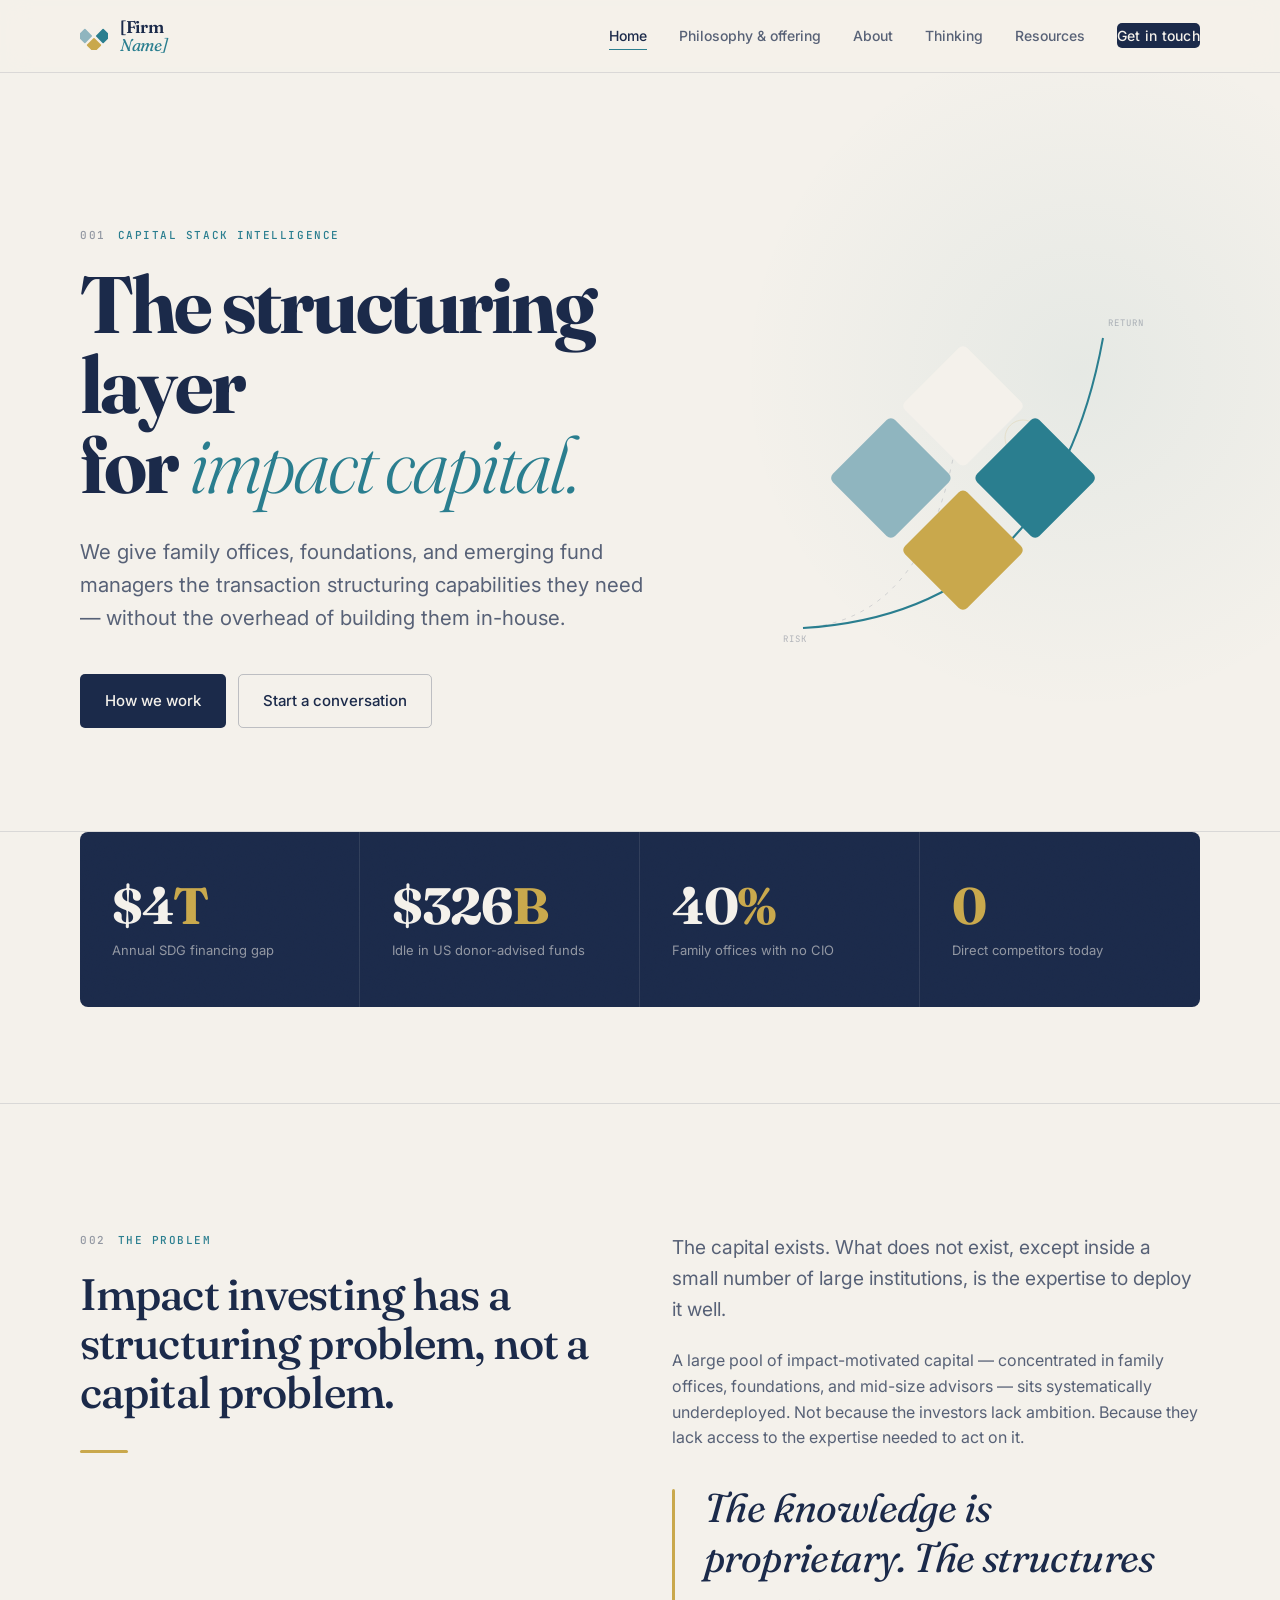
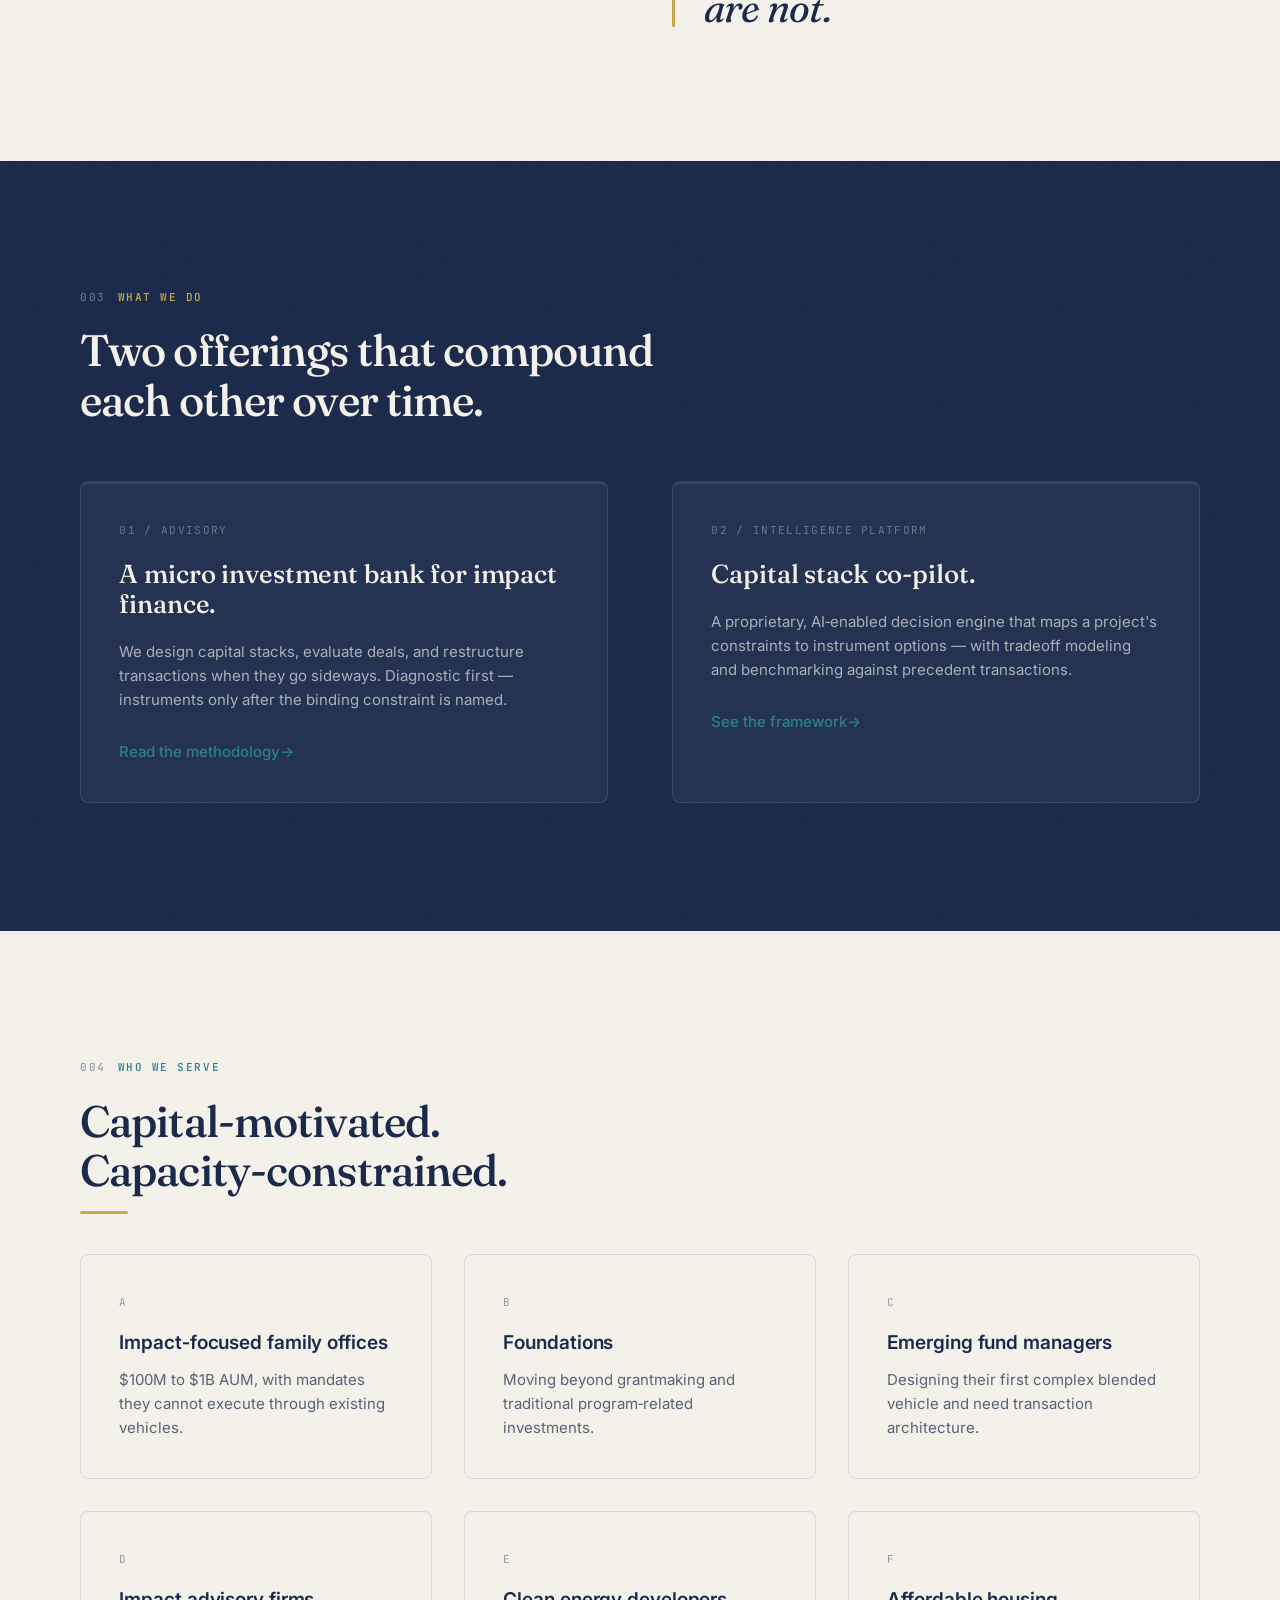
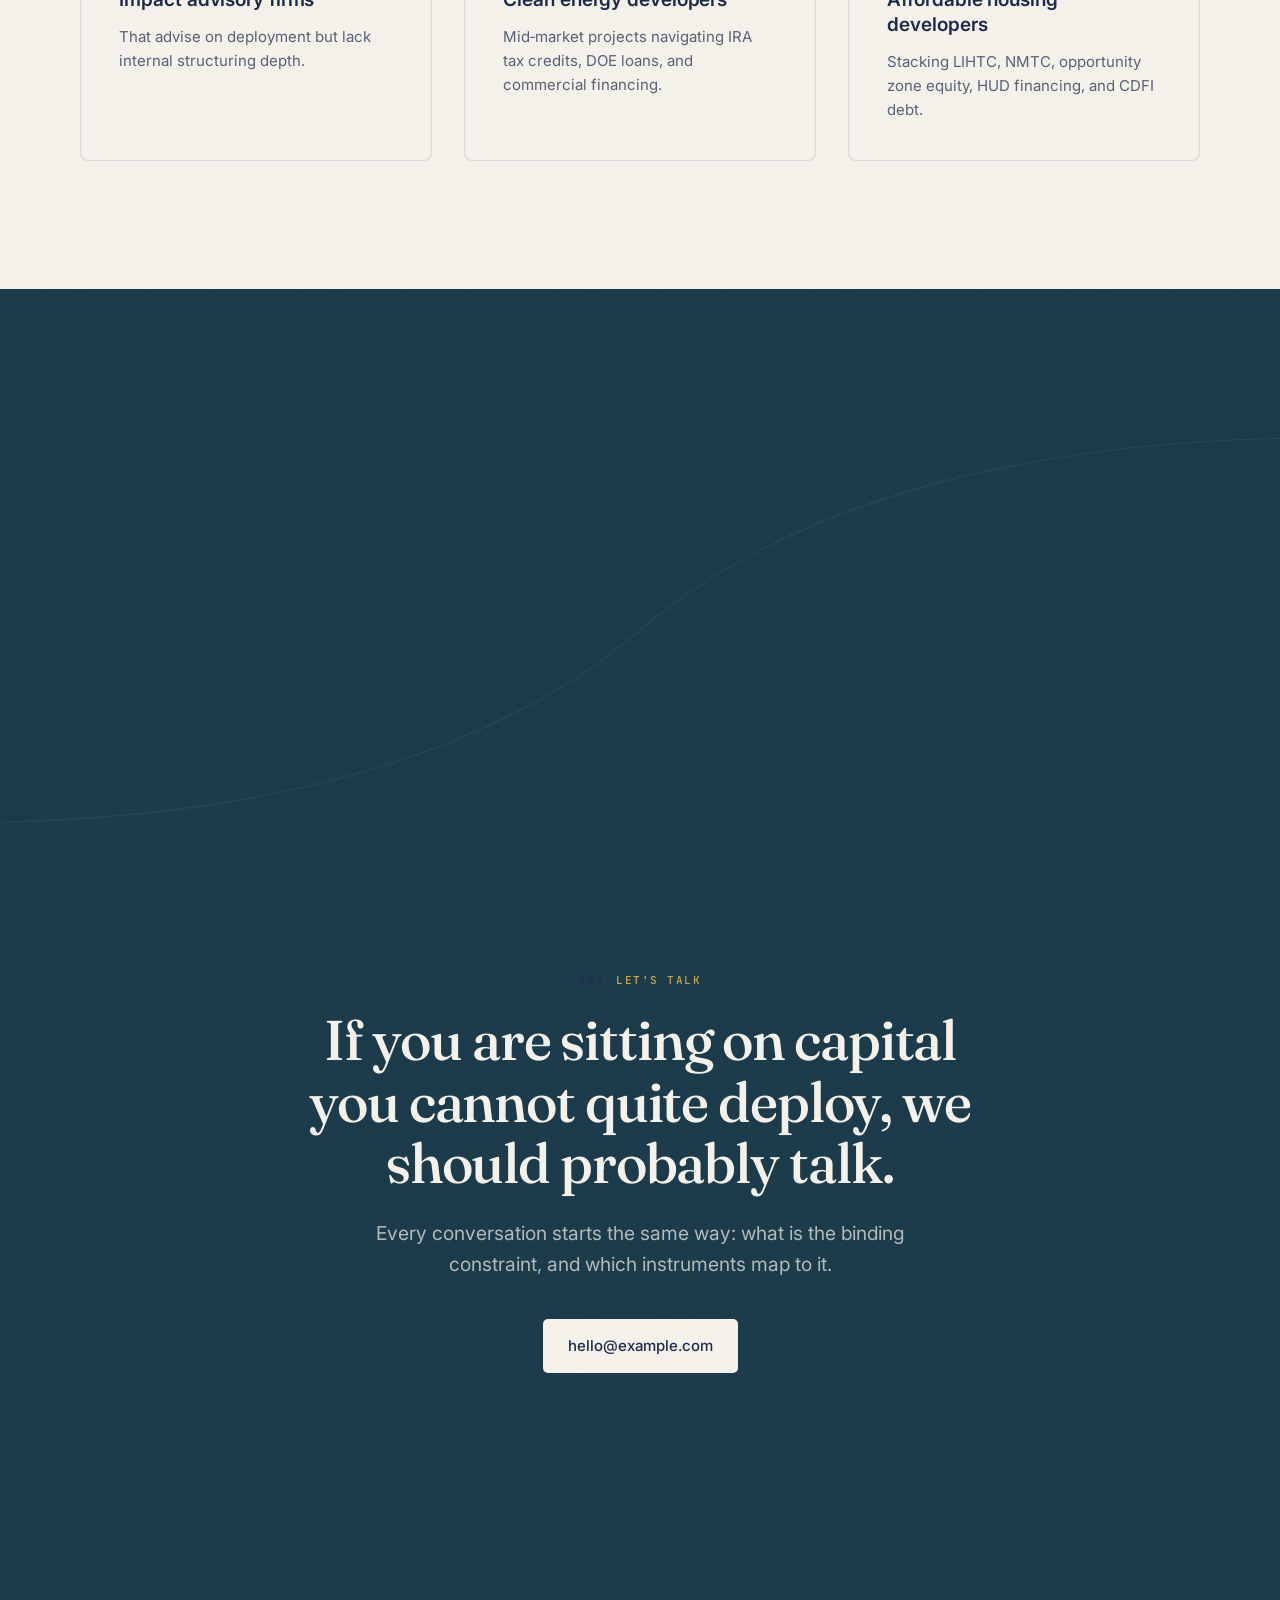
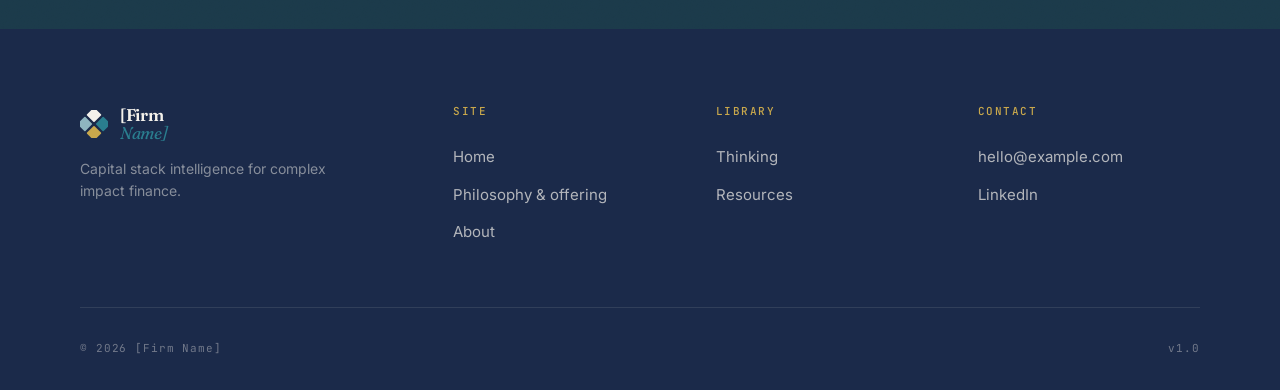
==== index.html @ 9a6f8c1b "Add files via upload" ====
<!DOCTYPE html>
<html lang="en">
<head>
<meta charset="UTF-8">
<meta name="viewport" content="width=device-width, initial-scale=1.0">
<title>[Firm Name] · Capital stack intelligence for complex impact finance</title>
<meta name="description" content="Diagnostic-first transaction structuring for impact-motivated capital.">
<link rel="icon" type="image/svg+xml" href="favicon.svg">
<link rel="stylesheet" href="styles.css">
</head>
<body>

<!-- ========= HEADER ========= -->
<header class="site-header">
  <div class="wrap">
    <nav class="nav" aria-label="Primary">
      <a href="index.html" class="brand-lockup" aria-label="[Firm Name] home">
        <svg class="mark" viewBox="0 0 100 100" aria-hidden="true">
          <g transform="rotate(45 50 50)">
            <rect x="8" y="8" width="38" height="38" rx="3" fill="#F4F1EB"/>
            <rect x="54" y="8" width="38" height="38" rx="3" fill="#2A7E8F"/>
            <rect x="54" y="54" width="38" height="38" rx="3" fill="#C9A84C"/>
            <rect x="8" y="54" width="38" height="38" rx="3" fill="#8FB5BF"/>
          </g>
        </svg>
        <span class="name"><span>[Firm</span><span>Name]</span></span>
      </a>
      <ul class="nav-links">
        <li><a href="index.html" class="active">Home</a></li>
        <li><a href="philosophy.html">Philosophy &amp; offering</a></li>
        <li><a href="about.html">About</a></li>
        <li><a href="thinking.html">Thinking</a></li>
        <li><a href="resources.html">Resources</a></li>
        <li><a href="#contact" class="nav-cta">Get in touch</a></li>
      </ul>
      <button class="nav-toggle" aria-label="Open menu">
        <svg viewBox="0 0 24 24" fill="none" stroke-width="1.5"><path d="M4 7h16M4 12h16M4 17h16" stroke-linecap="round"/></svg>
      </button>
    </nav>
  </div>
</header>

<!-- ========= HERO ========= -->
<section class="hero">
  <div class="wrap">
    <div class="hero-grid">
      <div>
        <p class="eyebrow reveal reveal-1"><span class="num">001</span>Capital stack intelligence</p>
        <h1 class="display reveal reveal-2">The structuring layer<br>for <em>impact capital.</em></h1>
        <p class="lede reveal reveal-3">We give family offices, foundations, and emerging fund managers the transaction structuring capabilities they need &mdash; without the overhead of building them in-house.</p>
        <div class="btn-row reveal reveal-4">
          <a href="philosophy.html" class="btn btn-primary">How we work</a>
          <a href="#contact" class="btn btn-secondary">Start a conversation</a>
        </div>
      </div>
      <div class="hero-figure reveal reveal-3">
        <svg class="mark-hero" viewBox="0 0 420 420" aria-hidden="true" style="width:100%; max-width: 420px;">
          <!-- Status-quo frontier (dashed) -->
          <path class="frontier-dashed" d="M 50 360 Q 190 350 210 120" stroke="#1B2A4A" fill="none" stroke-width="0.75" stroke-dasharray="4 6" opacity="0.2"/>
          <!-- New frontier (solid, animated) -->
          <path class="draw-in" d="M 50 360 Q 300 345 350 70" fill="none" stroke="#2A7E8F" stroke-width="2"/>
          <!-- Optimal point (gold, pulsing) -->
          <circle class="pulse-dot" cx="270" cy="170" r="7" fill="#C9A84C"/>
          <circle cx="270" cy="170" r="18" fill="none" stroke="#C9A84C" stroke-width="0.5" opacity="0.35"/>
          <!-- Diamond mark -->
          <g transform="translate(210 210) rotate(45) translate(-95 -95)">
            <rect x="0" y="0" width="88" height="88" rx="6" fill="#F4F1EB"/>
            <rect x="102" y="0" width="88" height="88" rx="6" fill="#2A7E8F"/>
            <rect x="102" y="102" width="88" height="88" rx="6" fill="#C9A84C"/>
            <rect x="0" y="102" width="88" height="88" rx="6" fill="#8FB5BF"/>
          </g>
          <!-- Axis labels -->
          <text x="30" y="374" fill="#1B2A4A" opacity="0.3" font-family="'JetBrains Mono', monospace" font-size="9" letter-spacing="0.1em">RISK</text>
          <text x="355" y="58" fill="#1B2A4A" opacity="0.3" font-family="'JetBrains Mono', monospace" font-size="9" letter-spacing="0.1em">RETURN</text>
        </svg>
      </div>
    </div>
  </div>
</section>

<!-- ========= STATS ========= -->
<section style="padding-top: 0; padding-bottom: clamp(4rem, 8vw, 6rem);">
  <div class="wrap">
    <div class="stat-bar grain reveal reveal-5">
      <div class="stat">
        <div class="figure">$4<span class="accent">T</span></div>
        <div class="label">Annual SDG financing gap</div>
      </div>
      <div class="stat">
        <div class="figure">$326<span class="accent">B</span></div>
        <div class="label">Idle in US donor-advised funds</div>
      </div>
      <div class="stat">
        <div class="figure">40<span class="accent">%</span></div>
        <div class="label">Family offices with no CIO</div>
      </div>
      <div class="stat">
        <div class="figure"><span class="accent">0</span></div>
        <div class="label">Direct competitors today</div>
      </div>
    </div>
  </div>
</section>

<!-- ========= PROBLEM ========= -->
<section>
  <div class="wrap">
    <div class="grid-2">
      <div>
        <p class="eyebrow"><span class="num">002</span>The problem</p>
        <h2 style="max-width: 18ch;">Impact investing has a structuring problem, not a capital problem.</h2>
        <div class="gold-bar" style="margin-top: 2rem;"></div>
      </div>
      <div>
        <p class="lede" style="margin-bottom: 1.5rem;">The capital exists. What does not exist, except inside a small number of large institutions, is the expertise to deploy it well.</p>
        <p style="color: var(--ink-soft);">A large pool of impact-motivated capital &mdash; concentrated in family offices, foundations, and mid-size advisors &mdash; sits systematically underdeployed. Not because the investors lack ambition. Because they lack access to the expertise needed to act on it.</p>
        <p class="giant-quote" style="margin-top: 2rem;">The knowledge is proprietary. The structures are not.</p>
      </div>
    </div>
  </div>
</section>

<!-- ========= TWO OFFERINGS ========= -->
<section class="dark grain">
  <div class="wrap">
    <p class="eyebrow"><span class="num">003</span>What we do</p>
    <h2 style="max-width: 22ch; margin-bottom: 3.5rem;">Two offerings that compound each other over time.</h2>

    <div class="grid-2">
      <article class="card card-featured">
        <div class="num">01 / Advisory</div>
        <h3 style="font-family: var(--display); font-size: 1.625rem; font-weight: 500; line-height: 1.15;">A micro investment bank for impact finance.</h3>
        <p style="margin-top: 1.25rem;">We design capital stacks, evaluate deals, and restructure transactions when they go sideways. Diagnostic first &mdash; instruments only after the binding constraint is named.</p>
        <p style="margin-top: 1.75rem;"><a href="philosophy.html#advisory" class="btn-ghost">Read the methodology</a></p>
      </article>
      <article class="card card-gold">
        <div class="num">02 / Intelligence platform</div>
        <h3 style="font-family: var(--display); font-size: 1.625rem; font-weight: 500; line-height: 1.15;">Capital stack co&#8209;pilot.</h3>
        <p style="margin-top: 1.25rem;">A proprietary, AI&#8209;enabled decision engine that maps a project's constraints to instrument options &mdash; with tradeoff modeling and benchmarking against precedent transactions.</p>
        <p style="margin-top: 1.75rem;"><a href="philosophy.html#platform" class="btn-ghost">See the framework</a></p>
      </article>
    </div>
  </div>
</section>

<!-- ========= WHO WE SERVE ========= -->
<section>
  <div class="wrap">
    <p class="eyebrow"><span class="num">004</span>Who we serve</p>
    <h2 style="max-width: 20ch; margin-bottom: 1rem;">Capital&#8209;motivated. Capacity&#8209;constrained.</h2>
    <div class="gold-bar"></div>

    <div class="grid-3" style="margin-top: 2.5rem;">
      <div class="card">
        <div class="num">A</div>
        <h3>Impact&#8209;focused family offices</h3>
        <p>$100M to $1B AUM, with mandates they cannot execute through existing vehicles.</p>
      </div>
      <div class="card">
        <div class="num">B</div>
        <h3>Foundations</h3>
        <p>Moving beyond grantmaking and traditional program&#8209;related investments.</p>
      </div>
      <div class="card">
        <div class="num">C</div>
        <h3>Emerging fund managers</h3>
        <p>Designing their first complex blended vehicle and need transaction architecture.</p>
      </div>
      <div class="card">
        <div class="num">D</div>
        <h3>Impact advisory firms</h3>
        <p>That advise on deployment but lack internal structuring depth.</p>
      </div>
      <div class="card">
        <div class="num">E</div>
        <h3>Clean energy developers</h3>
        <p>Mid&#8209;market projects navigating IRA tax credits, DOE loans, and commercial financing.</p>
      </div>
      <div class="card">
        <div class="num">F</div>
        <h3>Affordable housing developers</h3>
        <p>Stacking LIHTC, NMTC, opportunity zone equity, HUD financing, and CDFI debt.</p>
      </div>
    </div>
  </div>
</section>

<!-- ========= CTA ========= -->
<section class="deep grain" id="contact">
  <!-- Decorative frontier line -->
  <svg class="frontier-line" style="top: 0; left: 0; width: 100%; height: 100%;" viewBox="0 0 1200 400" preserveAspectRatio="none" aria-hidden="true">
    <path d="M 0 380 Q 400 370 600 200 T 1200 20" fill="none" stroke="rgba(244,241,235,0.06)" stroke-width="1"/>
  </svg>
  <div class="cta-block">
    <p class="eyebrow"><span class="num">005</span>Let's talk</p>
    <h2>If you are sitting on capital you cannot quite deploy, we should probably talk.</h2>
    <p class="lede">Every conversation starts the same way: what is the binding constraint, and which instruments map to it.</p>
    <div class="btn-row" style="justify-content: center;">
      <a href="mailto:hello@example.com" class="btn btn-primary" style="background: var(--warm-white); color: var(--navy);">hello@example.com</a>
    </div>
  </div>
</section>

<!-- ========= FOOTER ========= -->
<footer class="site-footer">
  <div class="wrap">
    <div class="footer-grid">
      <div>
        <a href="index.html" class="brand-lockup">
          <svg class="mark" viewBox="0 0 100 100" aria-hidden="true">
            <g transform="rotate(45 50 50)">
              <rect x="8" y="8" width="38" height="38" rx="3" fill="#F4F1EB"/>
              <rect x="54" y="8" width="38" height="38" rx="3" fill="#2A7E8F"/>
              <rect x="54" y="54" width="38" height="38" rx="3" fill="#C9A84C"/>
              <rect x="8" y="54" width="38" height="38" rx="3" fill="#8FB5BF"/>
            </g>
          </svg>
          <span class="name"><span>[Firm</span><span>Name]</span></span>
        </a>
        <p>Capital stack intelligence for complex impact finance.</p>
      </div>
      <div><h4>Site</h4><ul><li><a href="index.html">Home</a></li><li><a href="philosophy.html">Philosophy &amp; offering</a></li><li><a href="about.html">About</a></li></ul></div>
      <div><h4>Library</h4><ul><li><a href="thinking.html">Thinking</a></li><li><a href="resources.html">Resources</a></li></ul></div>
      <div><h4>Contact</h4><ul><li><a href="mailto:hello@example.com">hello@example.com</a></li><li><a href="#">LinkedIn</a></li></ul></div>
    </div>
    <div class="footer-bottom"><span>© 2026 [Firm Name]</span><span>v1.0</span></div>
  </div>
</footer>
<script src="script.js"></script>
</body>
</html>
---- styles.css ----
/* ============================================
   [Firm Name] — Site Stylesheet v2
   Bolder, more expressive, still on-brand.
   ============================================ */

@import url('https://fonts.googleapis.com/css2?family=Fraunces:ital,opsz,wght@0,9..144,300..700;1,9..144,300..700&family=Inter:wght@300;400;500;600;700&family=JetBrains+Mono:wght@400;500&display=swap');

:root {
  --navy: #1B2A4A;
  --teal: #2A7E8F;
  --gold: #C9A84C;
  --warm-white: #F4F1EB;
  --deep-teal: #1B3A4A;
  --teal-20: #D4E8EC;
  --teal-50: #8FB5BF;
  --gold-30: #E8DCC0;

  --bg: var(--warm-white);
  --ink: var(--navy);
  --ink-soft: rgba(27, 42, 74, 0.72);
  --ink-muted: rgba(27, 42, 74, 0.45);
  --rule: rgba(27, 42, 74, 0.12);
  --rule-strong: rgba(27, 42, 74, 0.25);

  --display: 'Fraunces', Georgia, serif;
  --body: 'Inter', system-ui, sans-serif;
  --mono: 'JetBrains Mono', ui-monospace, monospace;

  --radius-card: 8px;
  --radius-button: 5px;
  --max-w: 1200px;
  --gutter: clamp(20px, 4vw, 40px);
  --transition: 240ms cubic-bezier(0.32, 0.72, 0, 1);
  --ease-out: cubic-bezier(0.16, 1, 0.3, 1);
}

/* Reset */
*, *::before, *::after { box-sizing: border-box; }
html { scroll-behavior: smooth; -webkit-font-smoothing: antialiased; }
body {
  margin: 0;
  font-family: var(--body);
  font-size: 16px;
  line-height: 1.6;
  color: var(--ink);
  background: var(--bg);
  overflow-x: hidden;
}
img, svg { display: block; max-width: 100%; }
a { color: inherit; text-decoration: none; transition: color var(--transition); }
button { font: inherit; cursor: pointer; }

/* ---- Typography — bigger, bolder ---- */
h1, h2, h3, h4 { font-family: var(--display); font-weight: 600; line-height: 1.08; margin: 0; color: var(--ink); }
h1 { font-size: clamp(2.75rem, 6vw, 4.25rem); font-weight: 700; letter-spacing: -0.03em; }
h2 { font-size: clamp(1.75rem, 3.6vw, 2.75rem); font-weight: 500; letter-spacing: -0.02em; line-height: 1.12; }
h3 { font-family: var(--body); font-size: 1.1875rem; font-weight: 600; line-height: 1.3; letter-spacing: -0.005em; }
p { margin: 0 0 1em; }

.lede {
  font-size: clamp(1.0625rem, 1.5vw, 1.25rem);
  line-height: 1.6;
  color: var(--ink-soft);
  max-width: 52ch;
}

.eyebrow {
  font-family: var(--mono);
  font-size: 0.6875rem;
  font-weight: 500;
  letter-spacing: 0.14em;
  text-transform: uppercase;
  color: var(--teal);
  margin: 0 0 1.25rem;
}
.eyebrow .num { color: var(--ink-muted); margin-right: 0.75rem; }

.display {
  font-family: var(--display);
  font-weight: 700;
  font-size: clamp(3rem, 7vw, 5rem);
  line-height: 1.0;
  letter-spacing: -0.035em;
}
.display em {
  font-style: italic;
  font-weight: 300;
  color: var(--teal);
}

.mono { font-family: var(--mono); font-size: 0.8125rem; letter-spacing: 0.04em; }

.giant-quote {
  font-family: var(--display);
  font-size: clamp(1.75rem, 3.5vw, 2.5rem);
  font-weight: 400;
  font-style: italic;
  line-height: 1.25;
  letter-spacing: -0.015em;
  color: var(--ink);
  position: relative;
  padding-left: 2rem;
  margin: 0;
}
.giant-quote::before {
  content: '';
  position: absolute;
  left: 0; top: 6px; bottom: 6px;
  width: 3px;
  background: var(--gold);
  border-radius: 2px;
}

/* ---- Layout ---- */
.wrap { max-width: var(--max-w); margin: 0 auto; padding: 0 var(--gutter); }
.wrap-narrow { max-width: 820px; margin: 0 auto; padding: 0 var(--gutter); }
section { padding: clamp(5rem, 10vw, 8rem) 0; position: relative; }
section + section { border-top: 0.5px solid var(--rule); }
.grid-2 { display: grid; grid-template-columns: 1fr 1fr; gap: clamp(2rem, 5vw, 4rem); }
.grid-3 { display: grid; grid-template-columns: repeat(3, 1fr); gap: clamp(1.5rem, 3vw, 2rem); }
@media (max-width: 820px) { .grid-2, .grid-3 { grid-template-columns: 1fr; } }

/* ---- Grain overlay ---- */
.grain::after {
  content: '';
  position: absolute;
  inset: 0;
  background-image: url("data:image/svg+xml,%3Csvg viewBox='0 0 512 512' xmlns='http://www.w3.org/2000/svg'%3E%3Cfilter id='n'%3E%3CfeTurbulence type='fractalNoise' baseFrequency='0.7' numOctaves='4' stitchTiles='stitch'/%3E%3C/filter%3E%3Crect width='512' height='512' filter='url(%23n)' opacity='0.08'/%3E%3C/svg%3E");
  background-repeat: repeat;
  background-size: 256px 256px;
  pointer-events: none;
  opacity: 0.5;
  mix-blend-mode: overlay;
}

/* ---- Header / Nav ---- */
.site-header {
  position: sticky;
  top: 0;
  z-index: 50;
  background: rgba(244, 241, 235, 0.82);
  backdrop-filter: saturate(160%) blur(14px);
  -webkit-backdrop-filter: saturate(160%) blur(14px);
  border-bottom: 0.5px solid var(--rule);
}
.nav {
  display: flex;
  align-items: center;
  justify-content: space-between;
  height: 72px;
}
.brand-lockup { display: flex; align-items: center; gap: 12px; }
.brand-lockup .mark { width: 28px; height: 28px; }
.brand-lockup .name {
  font-family: var(--display);
  font-weight: 600;
  font-size: 1.0625rem;
  letter-spacing: -0.015em;
  line-height: 1.05;
}
.brand-lockup .name span { display: block; }
.brand-lockup .name span:last-child { color: var(--teal); font-style: italic; font-weight: 400; }

.nav-links { display: flex; align-items: center; gap: 2rem; list-style: none; margin: 0; padding: 0; }
.nav-links a {
  font-size: 0.875rem;
  color: var(--ink-soft);
  font-weight: 500;
  position: relative;
  padding: 4px 0;
}
.nav-links a:hover { color: var(--ink); }
.nav-links a.active { color: var(--ink); }
.nav-links a.active::after {
  content: '';
  position: absolute;
  left: 0; right: 0; bottom: -2px;
  height: 1.5px;
  background: var(--teal);
}
.nav-cta {
  background: var(--navy);
  color: var(--warm-white) !important;
  padding: 10px 18px;
  border-radius: var(--radius-button);
  font-size: 0.8125rem;
  font-weight: 500;
  border: 0;
  letter-spacing: 0.02em;
  transition: background var(--transition), transform var(--transition);
}
.nav-cta:hover { background: var(--deep-teal); }
.nav-toggle { display: none; background: transparent; border: 0; padding: 8px; }
.nav-toggle svg { width: 24px; height: 24px; stroke: var(--ink); }
@media (max-width: 820px) {
  .nav-links { display: none; }
  .nav-toggle { display: block; }
  .nav.open .nav-links {
    display: flex;
    position: absolute;
    top: 72px; left: 0; right: 0;
    flex-direction: column;
    align-items: flex-start;
    background: var(--warm-white);
    padding: 1.5rem var(--gutter) 2rem;
    border-bottom: 0.5px solid var(--rule);
    gap: 1.25rem;
  }
}

/* ---- Hero ---- */
.hero {
  padding: clamp(5rem, 12vw, 10rem) 0 clamp(4rem, 8vw, 7rem);
  position: relative;
  overflow: hidden;
}
.hero::before {
  content: '';
  position: absolute;
  top: -100px; right: -200px;
  width: 800px; height: 800px;
  background: radial-gradient(ellipse at center, rgba(42, 126, 143, 0.07) 0%, transparent 60%);
  pointer-events: none;
}
.hero-grid {
  display: grid;
  grid-template-columns: 1.2fr 1fr;
  gap: clamp(2rem, 6vw, 5rem);
  align-items: center;
}
@media (max-width: 900px) { .hero-grid { grid-template-columns: 1fr; } }
.hero h1 { margin-bottom: 2rem; }
.hero .lede { margin-bottom: 2.5rem; font-size: clamp(1.0625rem, 1.6vw, 1.3125rem); }
.hero-figure {
  aspect-ratio: 1 / 1;
  position: relative;
  display: flex;
  align-items: center;
  justify-content: center;
}

/* ---- Buttons ---- */
.btn {
  display: inline-flex;
  align-items: center;
  gap: 8px;
  padding: 14px 24px;
  border-radius: var(--radius-button);
  font-size: 0.9375rem;
  font-weight: 500;
  border: 0.5px solid transparent;
  transition: all var(--transition);
  cursor: pointer;
}
.btn-primary { background: var(--navy); color: var(--warm-white); }
.btn-primary:hover { background: var(--deep-teal); transform: translateY(-1px); }
.btn-secondary { background: transparent; color: var(--navy); border-color: var(--rule-strong); }
.btn-secondary:hover { border-color: var(--navy); }
.btn-ghost { padding: 0; background: transparent; color: var(--teal); font-weight: 500; }
.btn-ghost::after { content: ' →'; transition: transform var(--transition); display: inline-block; }
.btn-ghost:hover { color: var(--deep-teal); }
.btn-ghost:hover::after { transform: translateX(5px); }
.btn-row { display: flex; gap: 12px; flex-wrap: wrap; }

/* ---- Stat bar ---- */
.stat-bar {
  display: grid;
  grid-template-columns: repeat(4, 1fr);
  gap: 0;
  background: var(--navy);
  border-radius: var(--radius-card);
  overflow: hidden;
  position: relative;
}
.stat-bar.grain::after { border-radius: var(--radius-card); }
.stat-bar .stat {
  padding: clamp(2rem, 4vw, 3rem) clamp(1.25rem, 2.5vw, 2rem);
  border-right: 0.5px solid rgba(244, 241, 235, 0.1);
  color: var(--warm-white);
}
.stat-bar .stat:last-child { border-right: 0; }
.stat-bar .figure {
  font-family: var(--display);
  font-size: clamp(2.25rem, 4vw, 3.25rem);
  font-weight: 700;
  letter-spacing: -0.025em;
  line-height: 1;
  margin-bottom: 0.625rem;
  color: var(--warm-white);
}
.stat-bar .figure .accent { color: var(--gold); }
.stat-bar .label { font-size: 0.8125rem; color: rgba(244, 241, 235, 0.55); line-height: 1.4; }
@media (max-width: 820px) {
  .stat-bar { grid-template-columns: 1fr 1fr; }
  .stat-bar .stat:nth-child(2) { border-right: 0; }
  .stat-bar .stat:nth-child(1), .stat-bar .stat:nth-child(2) { border-bottom: 0.5px solid rgba(244, 241, 235, 0.1); }
}

/* ---- Cards ---- */
.card {
  background: var(--warm-white);
  border: 0.5px solid var(--rule);
  border-radius: var(--radius-card);
  padding: clamp(1.75rem, 3vw, 2.5rem);
  transition: border-color var(--transition), transform var(--transition), box-shadow var(--transition);
  position: relative;
  overflow: hidden;
}
.card:hover { border-color: var(--rule-strong); transform: translateY(-3px); box-shadow: 0 8px 30px rgba(27, 42, 74, 0.06); }
.card .num {
  font-family: var(--mono);
  font-size: 0.6875rem;
  color: var(--ink-muted);
  letter-spacing: 0.12em;
  margin-bottom: 1.25rem;
  text-transform: uppercase;
}
.card h3 { margin-bottom: 0.75rem; }
.card p { font-size: 0.9375rem; color: var(--ink-soft); margin: 0; }
.card-featured { border-top: 3px solid var(--teal); }
.card-featured .num { color: var(--teal); }
.card-gold { border-top: 3px solid var(--gold); }
.card-gold .num { color: var(--gold); }

/* ---- Dark sections ---- */
.dark { background: var(--navy); color: var(--warm-white); }
.dark + section, section + .dark { border-top: 0; }
.dark h1, .dark h2, .dark h3 { color: var(--warm-white); }
.dark .lede { color: rgba(244, 241, 235, 0.65); }
.dark .eyebrow { color: var(--gold); }
.dark .eyebrow .num { color: rgba(244, 241, 235, 0.35); }
.dark .card { background: rgba(244, 241, 235, 0.04); border-color: rgba(244, 241, 235, 0.1); }
.dark .card:hover { border-color: rgba(244, 241, 235, 0.25); box-shadow: 0 8px 30px rgba(0,0,0,0.15); }
.dark .card p { color: rgba(244, 241, 235, 0.65); }
.dark .card .num { color: rgba(244, 241, 235, 0.35); }
.dark .btn-secondary { color: var(--warm-white); border-color: rgba(244, 241, 235, 0.2); }
.dark .btn-secondary:hover { border-color: var(--warm-white); }

.deep { background: var(--deep-teal); color: var(--warm-white); }
.deep + section, section + .deep { border-top: 0; }
.deep h1, .deep h2, .deep h3 { color: var(--warm-white); }
.deep .lede { color: rgba(244, 241, 235, 0.7); }
.deep .eyebrow { color: var(--gold); }

/* ---- Gold divider ---- */
.gold-bar { width: 48px; height: 3px; background: var(--gold); border-radius: 2px; margin-bottom: 2rem; }

/* ---- Steps ---- */
.steps { list-style: none; padding: 0; margin: 0; }
.step {
  display: grid;
  grid-template-columns: 100px 1fr;
  gap: 2rem;
  padding: 2.5rem 0;
  border-top: 0.5px solid var(--rule);
}
.step:last-child { border-bottom: 0.5px solid var(--rule); }
.step .step-num { font-family: var(--mono); font-size: 0.8125rem; color: var(--teal); letter-spacing: 0.08em; padding-top: 4px; }
.step h3 { margin-bottom: 0.625rem; font-size: 1.25rem; }
.step p { color: var(--ink-soft); margin: 0; max-width: 56ch; }
@media (max-width: 640px) { .step { grid-template-columns: 1fr; gap: 0.5rem; } }

/* ---- Archetype table ---- */
.archetype-table { display: grid; grid-template-columns: 1fr 1fr; border: 0.5px solid var(--rule); border-radius: var(--radius-card); overflow: hidden; }
.archetype-col { padding: clamp(1.75rem, 3vw, 2.5rem); }
.archetype-col + .archetype-col { border-left: 0.5px solid var(--rule); }
.archetype-col h4 { font-family: var(--mono); font-size: 0.6875rem; font-weight: 500; letter-spacing: 0.14em; text-transform: uppercase; color: var(--teal); margin: 0 0 1.5rem; }
.archetype-col ul { list-style: none; padding: 0; margin: 0; }
.archetype-col li { padding: 0.75rem 0; border-top: 0.5px solid var(--rule); font-size: 0.9375rem; color: var(--ink-soft); }
.archetype-col li:first-child { border-top: 0; }
@media (max-width: 720px) { .archetype-table { grid-template-columns: 1fr; } .archetype-col + .archetype-col { border-left: 0; border-top: 0.5px solid var(--rule); } }

/* ---- Page header ---- */
.page-header { padding: clamp(4.5rem, 10vw, 8rem) 0 clamp(3rem, 6vw, 5rem); position: relative; overflow: hidden; }
.page-header::before {
  content: '';
  position: absolute;
  top: -150px; right: -200px;
  width: 600px; height: 600px;
  background: radial-gradient(ellipse at center, rgba(42, 126, 143, 0.05) 0%, transparent 65%);
  pointer-events: none;
}
.page-header h1 { max-width: 16ch; margin-bottom: 1.5rem; }

/* ---- People grid ---- */
.people-grid { display: grid; grid-template-columns: repeat(2, 1fr); gap: 3rem; }
@media (max-width: 720px) { .people-grid { grid-template-columns: 1fr; } }
.person { display: flex; flex-direction: column; gap: 1.5rem; }
.person .portrait {
  aspect-ratio: 4 / 5;
  background: linear-gradient(145deg, var(--teal-20) 0%, var(--gold-30) 100%);
  border-radius: var(--radius-card);
  position: relative;
  overflow: hidden;
}
.person .portrait .placeholder-mark { position: absolute; inset: 0; display: flex; align-items: center; justify-content: center; opacity: 0.2; }
.person .name { font-family: var(--display); font-size: 1.625rem; font-weight: 500; letter-spacing: -0.01em; }
.person .role { font-family: var(--mono); font-size: 0.6875rem; letter-spacing: 0.14em; text-transform: uppercase; color: var(--teal); margin-bottom: 0.75rem; }
.person p { color: var(--ink-soft); font-size: 0.9375rem; }

.advisor-grid { display: grid; grid-template-columns: repeat(3, 1fr); gap: 1.25rem; }
@media (max-width: 820px) { .advisor-grid { grid-template-columns: 1fr 1fr; } }
@media (max-width: 520px) { .advisor-grid { grid-template-columns: 1fr; } }
.advisor-card { padding: 2rem; border: 0.5px solid var(--rule); border-radius: var(--radius-card); transition: border-color var(--transition), transform var(--transition); }
.advisor-card:hover { border-color: var(--rule-strong); transform: translateY(-2px); }
.advisor-card .placeholder-tag { font-family: var(--mono); font-size: 0.625rem; letter-spacing: 0.14em; text-transform: uppercase; color: var(--gold); margin-bottom: 1rem; }
.advisor-card .name { font-family: var(--display); font-size: 1.25rem; font-weight: 500; }
.advisor-card .affiliation { font-size: 0.875rem; color: var(--ink-soft); margin-top: 0.25rem; }

/* ---- Articles ---- */
.article-list { list-style: none; padding: 0; margin: 0; }
.article-row { display: grid; grid-template-columns: 120px 1fr auto; gap: 2rem; padding: 2rem 0; border-top: 0.5px solid var(--rule); align-items: baseline; transition: padding var(--transition); }
.article-row:last-child { border-bottom: 0.5px solid var(--rule); }
.article-row:hover { padding-left: 12px; }
.article-row .meta { font-family: var(--mono); font-size: 0.6875rem; color: var(--ink-muted); letter-spacing: 0.1em; }
.article-row h3 { font-family: var(--display); font-size: clamp(1.25rem, 2.2vw, 1.5rem); font-weight: 500; line-height: 1.25; letter-spacing: -0.01em; }
.article-row .arrow { color: var(--teal); font-size: 1.25rem; }
@media (max-width: 720px) { .article-row { grid-template-columns: 1fr; gap: 0.5rem; } .article-row .arrow { display: none; } }

.coming-soon-badge { display: inline-block; font-family: var(--mono); font-size: 0.625rem; letter-spacing: 0.14em; text-transform: uppercase; color: var(--gold); background: rgba(201, 168, 76, 0.12); padding: 5px 12px; border-radius: 3px; }

/* ---- Resources ---- */
.resource-grid { display: grid; grid-template-columns: repeat(2, 1fr); gap: 1.25rem; }
@media (max-width: 720px) { .resource-grid { grid-template-columns: 1fr; } }
.resource-card { padding: clamp(1.75rem, 3vw, 2.25rem); border: 0.5px solid var(--rule); border-radius: var(--radius-card); display: flex; flex-direction: column; gap: 1rem; transition: border-color var(--transition), transform var(--transition), box-shadow var(--transition); }
.resource-card:hover { border-color: var(--rule-strong); transform: translateY(-3px); box-shadow: 0 8px 30px rgba(27, 42, 74, 0.06); }
.resource-card .type { font-family: var(--mono); font-size: 0.625rem; letter-spacing: 0.14em; text-transform: uppercase; color: var(--teal); }
.resource-card h3 { font-family: var(--display); font-size: 1.3125rem; font-weight: 500; line-height: 1.25; }
.resource-card p { font-size: 0.9375rem; color: var(--ink-soft); margin: 0; flex: 1; }
.resource-card .footer { display: flex; justify-content: space-between; align-items: center; padding-top: 1rem; border-top: 0.5px solid var(--rule); font-size: 0.8125rem; color: var(--ink-muted); }

/* ---- CTA block ---- */
.cta-block { text-align: center; padding: clamp(5rem, 10vw, 8rem) var(--gutter); position: relative; }
.cta-block h2 { font-family: var(--display); font-size: clamp(2.25rem, 4.5vw, 3.5rem); font-weight: 500; max-width: 20ch; margin: 0 auto 1.5rem; line-height: 1.1; letter-spacing: -0.02em; }
.cta-block .lede { margin: 0 auto 2.5rem; }

/* ---- Comp table ---- */
.comp-table { border: 0.5px solid var(--rule); border-radius: var(--radius-card); overflow: hidden; }
.comp-head { display: grid; grid-template-columns: 1fr 1.6fr 1.6fr; padding: 1.125rem 1.75rem; background: rgba(27, 42, 74, 0.04); font-family: var(--mono); font-size: 0.6875rem; letter-spacing: 0.14em; text-transform: uppercase; color: var(--ink-muted); border-bottom: 0.5px solid var(--rule); }
.comp-row { display: grid; grid-template-columns: 1fr 1.6fr 1.6fr; padding: 1.75rem; gap: 1.75rem; border-bottom: 0.5px solid var(--rule); align-items: start; }
.comp-row:last-child { border-bottom: 0; }
.comp-player { font-family: var(--display); font-weight: 500; font-size: 1.0625rem; }
.comp-desc { color: var(--ink-soft); font-size: 0.9375rem; }

/* ---- Prose ---- */
.prose { max-width: 58ch; }
.prose h2 { margin-top: 2.5rem; margin-bottom: 1rem; }
.prose h3 { margin-top: 2rem; margin-bottom: 0.625rem; }
.prose p { color: var(--ink-soft); }
.prose strong { color: var(--ink); font-weight: 600; }

/* ---- Notice bar ---- */
.notice-bar { display: flex; align-items: center; gap: 1.5rem; padding: 1.5rem 2rem; border: 0.5px solid var(--rule); border-left: 3px solid var(--gold); border-radius: var(--radius-card); background: rgba(201, 168, 76, 0.04); }
.notice-bar .tag { font-family: var(--mono); font-size: 0.6875rem; letter-spacing: 0.14em; text-transform: uppercase; color: var(--gold); white-space: nowrap; }
.notice-bar p { margin: 0; font-size: 0.9375rem; color: var(--ink-soft); }

/* ---- Footer ---- */
.site-footer { background: var(--navy); color: rgba(244, 241, 235, 0.75); padding: clamp(3.5rem, 6vw, 5rem) 0 2rem; position: relative; }
.site-footer h4 { font-family: var(--mono); font-size: 0.6875rem; font-weight: 500; letter-spacing: 0.14em; text-transform: uppercase; color: var(--gold); margin: 0 0 1.25rem; }
.site-footer ul { list-style: none; padding: 0; margin: 0; }
.site-footer li { padding: 0.375rem 0; }
.site-footer a { color: rgba(244, 241, 235, 0.7); font-size: 0.9375rem; }
.site-footer a:hover { color: var(--warm-white); }
.footer-grid { display: grid; grid-template-columns: 1.5fr 1fr 1fr 1fr; gap: 2.5rem; padding-bottom: 3.5rem; border-bottom: 0.5px solid rgba(244, 241, 235, 0.1); }
.footer-grid .brand-lockup .name { color: var(--warm-white); }
.footer-grid p { color: rgba(244, 241, 235, 0.5); font-size: 0.875rem; max-width: 32ch; margin-top: 1rem; }
.footer-bottom { display: flex; justify-content: space-between; align-items: center; padding-top: 2rem; font-family: var(--mono); font-size: 0.6875rem; color: rgba(244, 241, 235, 0.4); letter-spacing: 0.08em; }
@media (max-width: 820px) { .footer-grid { grid-template-columns: 1fr 1fr; } .footer-bottom { flex-direction: column; gap: 1rem; text-align: center; } }

/* ---- Animations ---- */
@keyframes fadeUp {
  from { opacity: 0; transform: translateY(18px); }
  to { opacity: 1; transform: translateY(0); }
}
@keyframes drawLine {
  from { stroke-dashoffset: 600; }
  to { stroke-dashoffset: 0; }
}
@keyframes pulseDot {
  0%, 100% { transform: scale(1); opacity: 1; }
  50% { transform: scale(1.5); opacity: 0.5; }
}
.reveal { opacity: 0; animation: fadeUp 0.9s var(--ease-out) forwards; }
.reveal-1 { animation-delay: 0.05s; }
.reveal-2 { animation-delay: 0.12s; }
.reveal-3 { animation-delay: 0.22s; }
.reveal-4 { animation-delay: 0.32s; }
.reveal-5 { animation-delay: 0.42s; }
.draw-in { stroke-dasharray: 600; stroke-dashoffset: 600; animation: drawLine 2s var(--ease-out) forwards; animation-delay: 0.4s; }
.pulse-dot { animation: pulseDot 3s ease-in-out infinite; animation-delay: 2.2s; }
@media (prefers-reduced-motion: reduce) {
  .reveal { opacity: 1; animation: none; }
  .draw-in { stroke-dashoffset: 0; animation: none; }
  .pulse-dot { animation: none; }
  html { scroll-behavior: auto; }
}
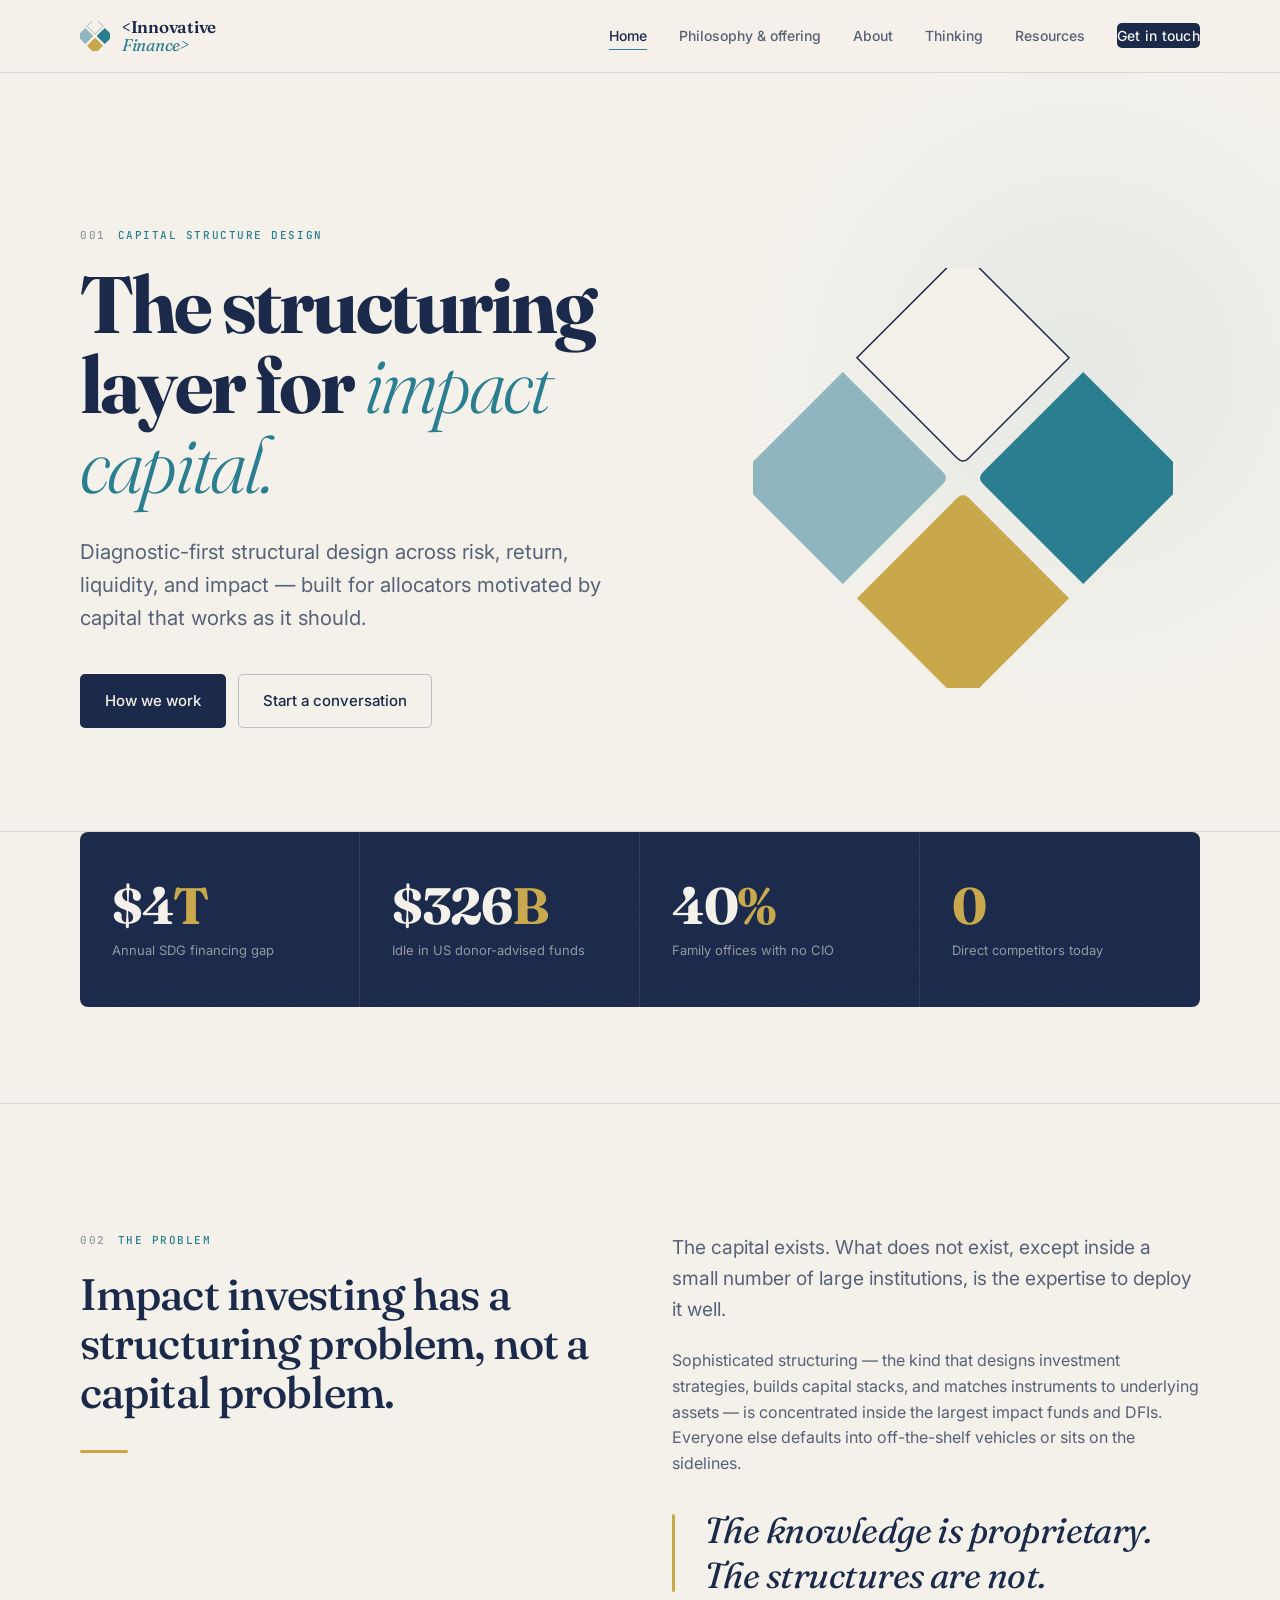
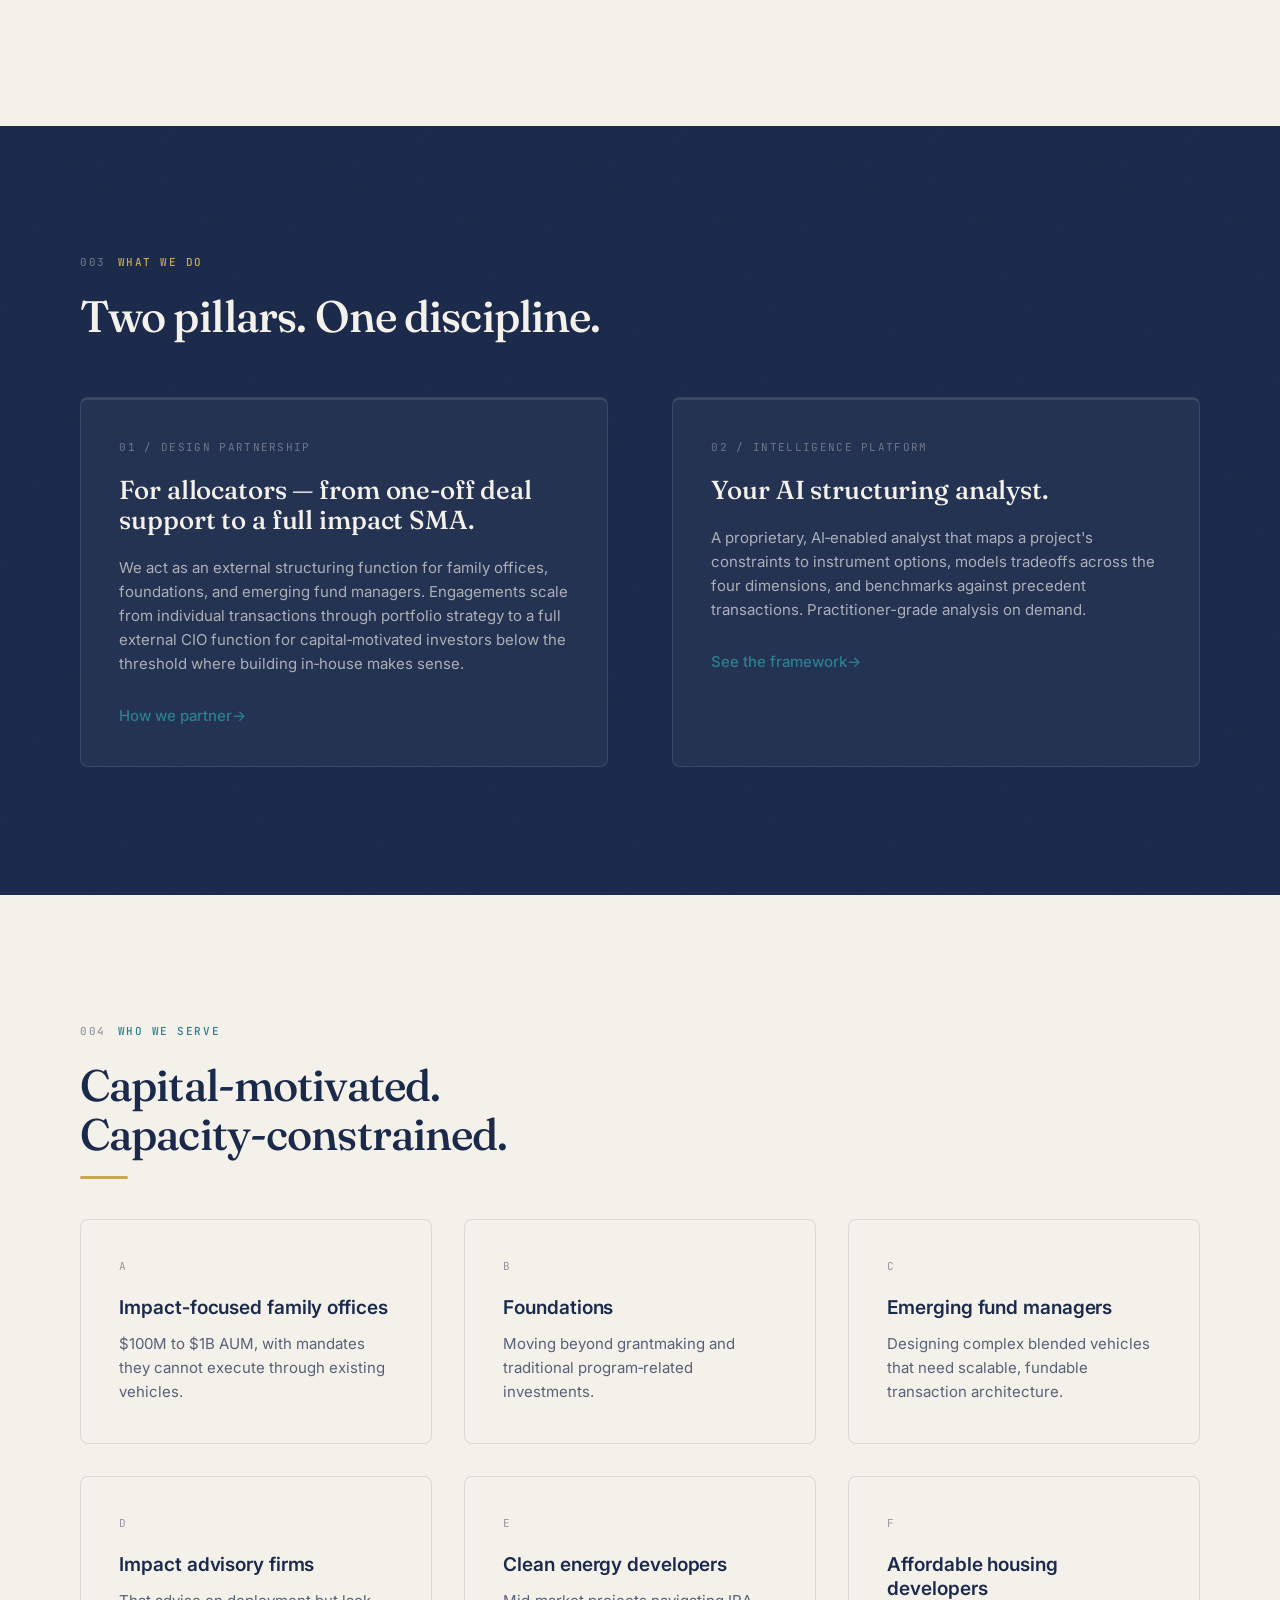
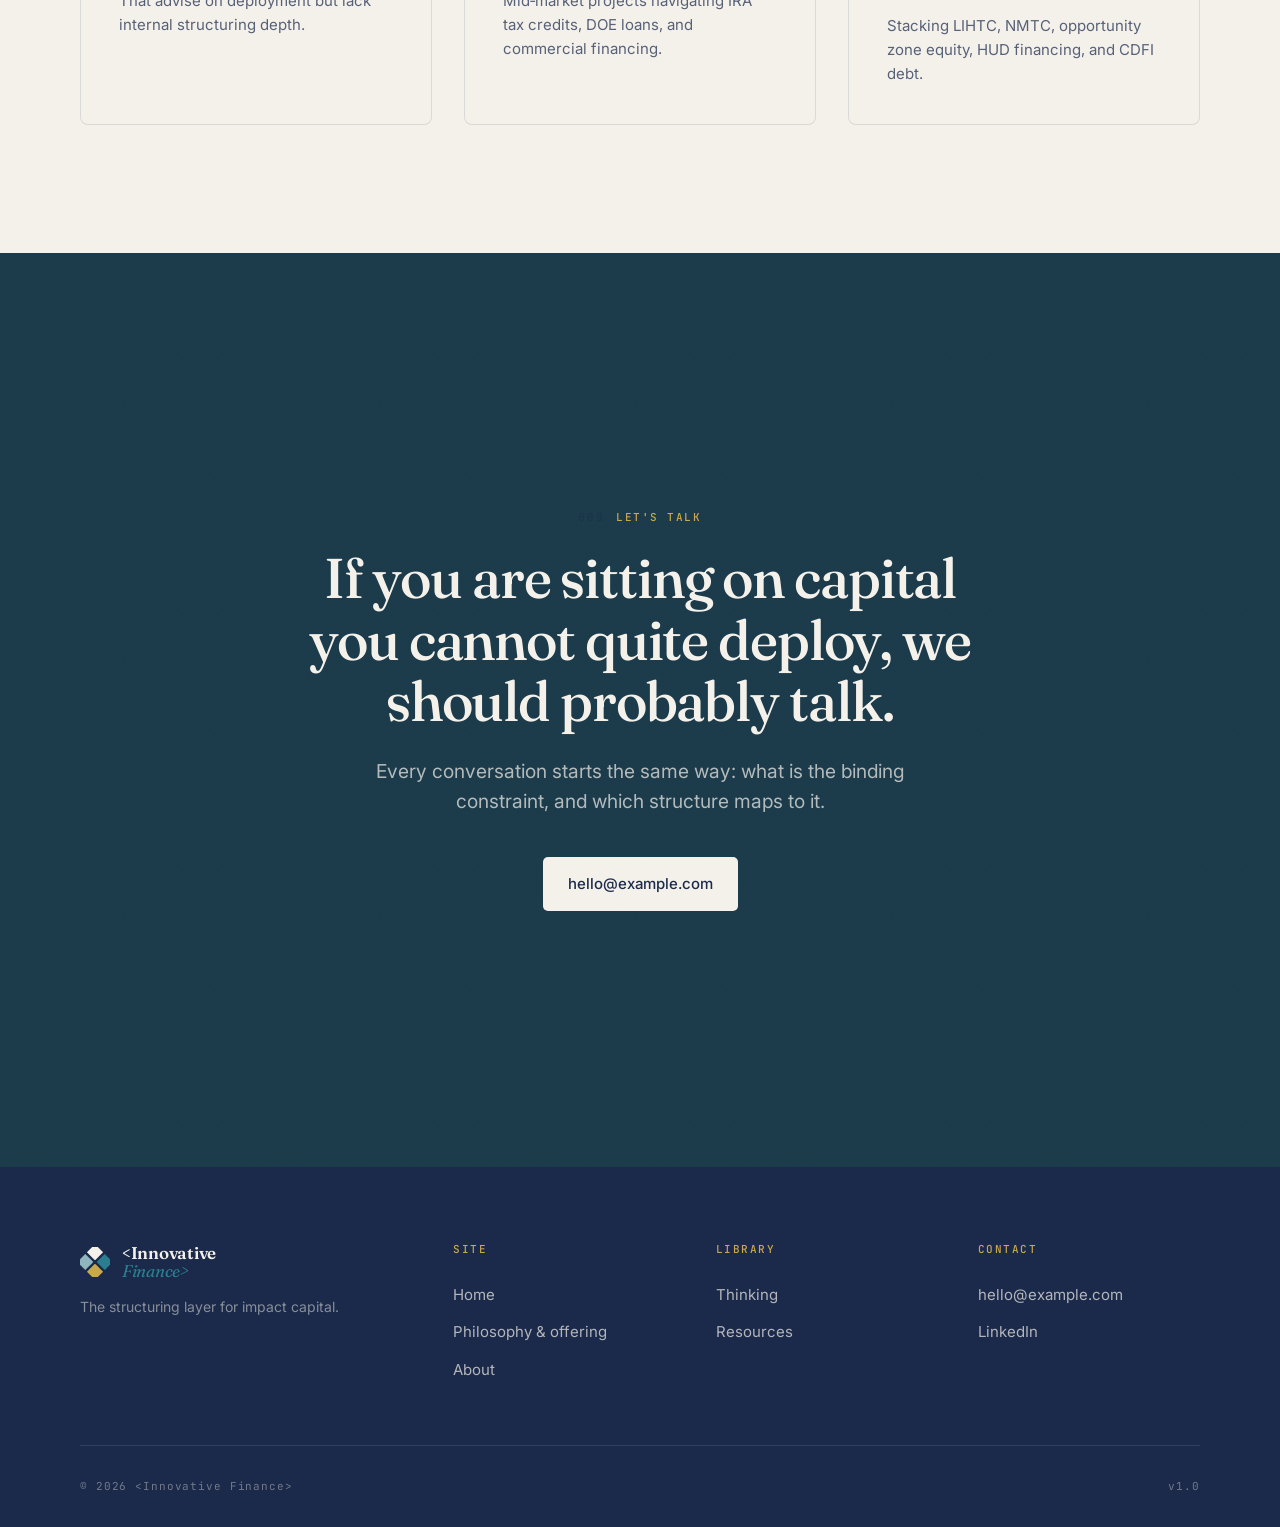
==== commit 0025dd6f: "Add files via upload" ====
--- a/index.html
+++ b/index.html
@@ -3,27 +3,26 @@
 <head>
 <meta charset="UTF-8">
 <meta name="viewport" content="width=device-width, initial-scale=1.0">
-<title>[Firm Name] · Capital stack intelligence for complex impact finance</title>
-<meta name="description" content="Diagnostic-first transaction structuring for impact-motivated capital.">
+<title>&lt;Innovative Finance&gt; · The structuring layer for impact capital</title>
+<meta name="description" content="Diagnostic-first structural design across risk, return, liquidity, and impact.">
 <link rel="icon" type="image/svg+xml" href="favicon.svg">
 <link rel="stylesheet" href="styles.css">
 </head>
 <body>
 
-<!-- ========= HEADER ========= -->
 <header class="site-header">
   <div class="wrap">
     <nav class="nav" aria-label="Primary">
-      <a href="index.html" class="brand-lockup" aria-label="[Firm Name] home">
+      <a href="index.html" class="brand-lockup" aria-label="<Innovative Finance> home">
         <svg class="mark" viewBox="0 0 100 100" aria-hidden="true">
           <g transform="rotate(45 50 50)">
-            <rect x="8" y="8" width="38" height="38" rx="3" fill="#F4F1EB"/>
-            <rect x="54" y="8" width="38" height="38" rx="3" fill="#2A7E8F"/>
-            <rect x="54" y="54" width="38" height="38" rx="3" fill="#C9A84C"/>
-            <rect x="8" y="54" width="38" height="38" rx="3" fill="#8FB5BF"/>
+            <path d="M 8 8 L 46 8 L 46 43 Q 46 46 43 46 L 8 46 Z" fill="#F4F1EB" stroke="#1B2A4A" stroke-width="1"/>
+            <path d="M 54 8 L 92 8 L 92 46 L 57 46 Q 54 46 54 43 Z" fill="#2A7E8F"/>
+            <path d="M 57 54 L 92 54 L 92 92 L 54 92 L 54 57 Q 54 54 57 54 Z" fill="#C9A84C"/>
+            <path d="M 8 54 L 43 54 Q 46 54 46 57 L 46 92 L 8 92 Z" fill="#8FB5BF"/>
           </g>
         </svg>
-        <span class="name"><span>[Firm</span><span>Name]</span></span>
+        <span class="name"><span>&lt;Innovative</span><span>Finance&gt;</span></span>
       </a>
       <ul class="nav-links">
         <li><a href="index.html" class="active">Home</a></li>
@@ -45,33 +44,22 @@
   <div class="wrap">
     <div class="hero-grid">
       <div>
-        <p class="eyebrow reveal reveal-1"><span class="num">001</span>Capital stack intelligence</p>
-        <h1 class="display reveal reveal-2">The structuring layer<br>for <em>impact capital.</em></h1>
-        <p class="lede reveal reveal-3">We give family offices, foundations, and emerging fund managers the transaction structuring capabilities they need &mdash; without the overhead of building them in-house.</p>
+        <p class="eyebrow reveal reveal-1"><span class="num">001</span>Capital structure design</p>
+        <h1 class="display reveal reveal-2">The structuring layer for <em>impact capital.</em></h1>
+        <p class="lede reveal reveal-3">Diagnostic-first structural design across risk, return, liquidity, and impact &mdash; built for allocators motivated by capital that works as it should.</p>
         <div class="btn-row reveal reveal-4">
           <a href="philosophy.html" class="btn btn-primary">How we work</a>
           <a href="#contact" class="btn btn-secondary">Start a conversation</a>
         </div>
       </div>
       <div class="hero-figure reveal reveal-3">
-        <svg class="mark-hero" viewBox="0 0 420 420" aria-hidden="true" style="width:100%; max-width: 420px;">
-          <!-- Status-quo frontier (dashed) -->
-          <path class="frontier-dashed" d="M 50 360 Q 190 350 210 120" stroke="#1B2A4A" fill="none" stroke-width="0.75" stroke-dasharray="4 6" opacity="0.2"/>
-          <!-- New frontier (solid, animated) -->
-          <path class="draw-in" d="M 50 360 Q 300 345 350 70" fill="none" stroke="#2A7E8F" stroke-width="2"/>
-          <!-- Optimal point (gold, pulsing) -->
-          <circle class="pulse-dot" cx="270" cy="170" r="7" fill="#C9A84C"/>
-          <circle cx="270" cy="170" r="18" fill="none" stroke="#C9A84C" stroke-width="0.5" opacity="0.35"/>
-          <!-- Diamond mark -->
-          <g transform="translate(210 210) rotate(45) translate(-95 -95)">
-            <rect x="0" y="0" width="88" height="88" rx="6" fill="#F4F1EB"/>
-            <rect x="102" y="0" width="88" height="88" rx="6" fill="#2A7E8F"/>
-            <rect x="102" y="102" width="88" height="88" rx="6" fill="#C9A84C"/>
-            <rect x="0" y="102" width="88" height="88" rx="6" fill="#8FB5BF"/>
+        <svg viewBox="0 0 420 420" aria-hidden="true" style="width:100%; max-width: 420px;">
+          <g transform="rotate(45 210 210)">
+            <path d="M 50 50 L 200 50 L 200 192 Q 200 200 192 200 L 50 200 Z" fill="#F4F1EB" stroke="#1B2A4A" stroke-width="1.5"/>
+            <path d="M 220 50 L 370 50 L 370 200 L 228 200 Q 220 200 220 192 Z" fill="#2A7E8F"/>
+            <path d="M 228 220 L 370 220 L 370 370 L 220 370 L 220 228 Q 220 220 228 220 Z" fill="#C9A84C"/>
+            <path d="M 50 220 L 192 220 Q 200 220 200 228 L 200 370 L 50 370 Z" fill="#8FB5BF"/>
           </g>
-          <!-- Axis labels -->
-          <text x="30" y="374" fill="#1B2A4A" opacity="0.3" font-family="'JetBrains Mono', monospace" font-size="9" letter-spacing="0.1em">RISK</text>
-          <text x="355" y="58" fill="#1B2A4A" opacity="0.3" font-family="'JetBrains Mono', monospace" font-size="9" letter-spacing="0.1em">RETURN</text>
         </svg>
       </div>
     </div>
@@ -82,22 +70,10 @@
 <section style="padding-top: 0; padding-bottom: clamp(4rem, 8vw, 6rem);">
   <div class="wrap">
     <div class="stat-bar grain reveal reveal-5">
-      <div class="stat">
-        <div class="figure">$4<span class="accent">T</span></div>
-        <div class="label">Annual SDG financing gap</div>
-      </div>
-      <div class="stat">
-        <div class="figure">$326<span class="accent">B</span></div>
-        <div class="label">Idle in US donor-advised funds</div>
-      </div>
-      <div class="stat">
-        <div class="figure">40<span class="accent">%</span></div>
-        <div class="label">Family offices with no CIO</div>
-      </div>
-      <div class="stat">
-        <div class="figure"><span class="accent">0</span></div>
-        <div class="label">Direct competitors today</div>
-      </div>
+      <div class="stat"><div class="figure">$4<span class="accent">T</span></div><div class="label">Annual SDG financing gap</div></div>
+      <div class="stat"><div class="figure">$326<span class="accent">B</span></div><div class="label">Idle in US donor-advised funds</div></div>
+      <div class="stat"><div class="figure">40<span class="accent">%</span></div><div class="label">Family offices with no CIO</div></div>
+      <div class="stat"><div class="figure"><span class="accent">0</span></div><div class="label">Direct competitors today</div></div>
     </div>
   </div>
 </section>
@@ -113,30 +89,30 @@
       </div>
       <div>
         <p class="lede" style="margin-bottom: 1.5rem;">The capital exists. What does not exist, except inside a small number of large institutions, is the expertise to deploy it well.</p>
-        <p style="color: var(--ink-soft);">A large pool of impact-motivated capital &mdash; concentrated in family offices, foundations, and mid-size advisors &mdash; sits systematically underdeployed. Not because the investors lack ambition. Because they lack access to the expertise needed to act on it.</p>
+        <p style="color: var(--ink-soft);">Sophisticated structuring &mdash; the kind that designs investment strategies, builds capital stacks, and matches instruments to underlying assets &mdash; is concentrated inside the largest impact funds and DFIs. Everyone else defaults into off-the-shelf vehicles or sits on the sidelines.</p>
         <p class="giant-quote" style="margin-top: 2rem;">The knowledge is proprietary. The structures are not.</p>
       </div>
     </div>
   </div>
 </section>
 
-<!-- ========= TWO OFFERINGS ========= -->
+<!-- ========= TWO PILLARS ========= -->
 <section class="dark grain">
   <div class="wrap">
     <p class="eyebrow"><span class="num">003</span>What we do</p>
-    <h2 style="max-width: 22ch; margin-bottom: 3.5rem;">Two offerings that compound each other over time.</h2>
+    <h2 style="max-width: 22ch; margin-bottom: 3.5rem;">Two pillars. One discipline.</h2>
 
     <div class="grid-2">
       <article class="card card-featured">
-        <div class="num">01 / Advisory</div>
-        <h3 style="font-family: var(--display); font-size: 1.625rem; font-weight: 500; line-height: 1.15;">A micro investment bank for impact finance.</h3>
-        <p style="margin-top: 1.25rem;">We design capital stacks, evaluate deals, and restructure transactions when they go sideways. Diagnostic first &mdash; instruments only after the binding constraint is named.</p>
-        <p style="margin-top: 1.75rem;"><a href="philosophy.html#advisory" class="btn-ghost">Read the methodology</a></p>
+        <div class="num">01 / Design partnership</div>
+        <h3 style="font-family: var(--display); font-size: 1.625rem; font-weight: 500; line-height: 1.15;">For allocators &mdash; from one&#8209;off deal support to a full impact SMA.</h3>
+        <p style="margin-top: 1.25rem;">We act as an external structuring function for family offices, foundations, and emerging fund managers. Engagements scale from individual transactions through portfolio strategy to a full external CIO function for capital&#8209;motivated investors below the threshold where building in&#8209;house makes sense.</p>
+        <p style="margin-top: 1.75rem;"><a href="philosophy.html#partnership" class="btn-ghost">How we partner</a></p>
       </article>
       <article class="card card-gold">
         <div class="num">02 / Intelligence platform</div>
-        <h3 style="font-family: var(--display); font-size: 1.625rem; font-weight: 500; line-height: 1.15;">Capital stack co&#8209;pilot.</h3>
-        <p style="margin-top: 1.25rem;">A proprietary, AI&#8209;enabled decision engine that maps a project's constraints to instrument options &mdash; with tradeoff modeling and benchmarking against precedent transactions.</p>
+        <h3 style="font-family: var(--display); font-size: 1.625rem; font-weight: 500; line-height: 1.15;">Your AI structuring analyst.</h3>
+        <p style="margin-top: 1.25rem;">A proprietary, AI&#8209;enabled analyst that maps a project's constraints to instrument options, models tradeoffs across the four dimensions, and benchmarks against precedent transactions. Practitioner-grade analysis on demand.</p>
         <p style="margin-top: 1.75rem;"><a href="philosophy.html#platform" class="btn-ghost">See the framework</a></p>
       </article>
     </div>
@@ -151,57 +127,28 @@
     <div class="gold-bar"></div>
 
     <div class="grid-3" style="margin-top: 2.5rem;">
-      <div class="card">
-        <div class="num">A</div>
-        <h3>Impact&#8209;focused family offices</h3>
-        <p>$100M to $1B AUM, with mandates they cannot execute through existing vehicles.</p>
-      </div>
-      <div class="card">
-        <div class="num">B</div>
-        <h3>Foundations</h3>
-        <p>Moving beyond grantmaking and traditional program&#8209;related investments.</p>
-      </div>
-      <div class="card">
-        <div class="num">C</div>
-        <h3>Emerging fund managers</h3>
-        <p>Designing their first complex blended vehicle and need transaction architecture.</p>
-      </div>
-      <div class="card">
-        <div class="num">D</div>
-        <h3>Impact advisory firms</h3>
-        <p>That advise on deployment but lack internal structuring depth.</p>
-      </div>
-      <div class="card">
-        <div class="num">E</div>
-        <h3>Clean energy developers</h3>
-        <p>Mid&#8209;market projects navigating IRA tax credits, DOE loans, and commercial financing.</p>
-      </div>
-      <div class="card">
-        <div class="num">F</div>
-        <h3>Affordable housing developers</h3>
-        <p>Stacking LIHTC, NMTC, opportunity zone equity, HUD financing, and CDFI debt.</p>
-      </div>
+      <div class="card"><div class="num">A</div><h3>Impact&#8209;focused family offices</h3><p>$100M to $1B AUM, with mandates they cannot execute through existing vehicles.</p></div>
+      <div class="card"><div class="num">B</div><h3>Foundations</h3><p>Moving beyond grantmaking and traditional program&#8209;related investments.</p></div>
+      <div class="card"><div class="num">C</div><h3>Emerging fund managers</h3><p>Designing complex blended vehicles that need scalable, fundable transaction architecture.</p></div>
+      <div class="card"><div class="num">D</div><h3>Impact advisory firms</h3><p>That advise on deployment but lack internal structuring depth.</p></div>
+      <div class="card"><div class="num">E</div><h3>Clean energy developers</h3><p>Mid&#8209;market projects navigating IRA tax credits, DOE loans, and commercial financing.</p></div>
+      <div class="card"><div class="num">F</div><h3>Affordable housing developers</h3><p>Stacking LIHTC, NMTC, opportunity zone equity, HUD financing, and CDFI debt.</p></div>
     </div>
   </div>
 </section>
 
 <!-- ========= CTA ========= -->
 <section class="deep grain" id="contact">
-  <!-- Decorative frontier line -->
-  <svg class="frontier-line" style="top: 0; left: 0; width: 100%; height: 100%;" viewBox="0 0 1200 400" preserveAspectRatio="none" aria-hidden="true">
-    <path d="M 0 380 Q 400 370 600 200 T 1200 20" fill="none" stroke="rgba(244,241,235,0.06)" stroke-width="1"/>
-  </svg>
   <div class="cta-block">
     <p class="eyebrow"><span class="num">005</span>Let's talk</p>
     <h2>If you are sitting on capital you cannot quite deploy, we should probably talk.</h2>
-    <p class="lede">Every conversation starts the same way: what is the binding constraint, and which instruments map to it.</p>
+    <p class="lede">Every conversation starts the same way: what is the binding constraint, and which structure maps to it.</p>
     <div class="btn-row" style="justify-content: center;">
       <a href="mailto:hello@example.com" class="btn btn-primary" style="background: var(--warm-white); color: var(--navy);">hello@example.com</a>
     </div>
   </div>
 </section>
 
-<!-- ========= FOOTER ========= -->
 <footer class="site-footer">
   <div class="wrap">
     <div class="footer-grid">
@@ -209,21 +156,21 @@
         <a href="index.html" class="brand-lockup">
           <svg class="mark" viewBox="0 0 100 100" aria-hidden="true">
             <g transform="rotate(45 50 50)">
-              <rect x="8" y="8" width="38" height="38" rx="3" fill="#F4F1EB"/>
-              <rect x="54" y="8" width="38" height="38" rx="3" fill="#2A7E8F"/>
-              <rect x="54" y="54" width="38" height="38" rx="3" fill="#C9A84C"/>
-              <rect x="8" y="54" width="38" height="38" rx="3" fill="#8FB5BF"/>
+              <path d="M 8 8 L 46 8 L 46 43 Q 46 46 43 46 L 8 46 Z" fill="#F4F1EB"/>
+              <path d="M 54 8 L 92 8 L 92 46 L 57 46 Q 54 46 54 43 Z" fill="#2A7E8F"/>
+              <path d="M 57 54 L 92 54 L 92 92 L 54 92 L 54 57 Q 54 54 57 54 Z" fill="#C9A84C"/>
+              <path d="M 8 54 L 43 54 Q 46 54 46 57 L 46 92 L 8 92 Z" fill="#8FB5BF"/>
             </g>
           </svg>
-          <span class="name"><span>[Firm</span><span>Name]</span></span>
+          <span class="name"><span>&lt;Innovative</span><span>Finance&gt;</span></span>
         </a>
-        <p>Capital stack intelligence for complex impact finance.</p>
+        <p>The structuring layer for impact capital.</p>
       </div>
       <div><h4>Site</h4><ul><li><a href="index.html">Home</a></li><li><a href="philosophy.html">Philosophy &amp; offering</a></li><li><a href="about.html">About</a></li></ul></div>
       <div><h4>Library</h4><ul><li><a href="thinking.html">Thinking</a></li><li><a href="resources.html">Resources</a></li></ul></div>
       <div><h4>Contact</h4><ul><li><a href="mailto:hello@example.com">hello@example.com</a></li><li><a href="#">LinkedIn</a></li></ul></div>
     </div>
-    <div class="footer-bottom"><span>© 2026 [Firm Name]</span><span>v1.0</span></div>
+    <div class="footer-bottom"><span>© 2026 &lt;Innovative Finance&gt;</span><span>v1.0</span></div>
   </div>
 </footer>
 <script src="script.js"></script>
--- a/styles.css
+++ b/styles.css
@@ -1,6 +1,5 @@
 /* ============================================
-   [Firm Name] — Site Stylesheet v2
-   Bolder, more expressive, still on-brand.
+   <Innovative Finance> — Site Stylesheet v3
    ============================================ */
 
 @import url('https://fonts.googleapis.com/css2?family=Fraunces:ital,opsz,wght@0,9..144,300..700;1,9..144,300..700&family=Inter:wght@300;400;500;600;700&family=JetBrains+Mono:wght@400;500&display=swap');
@@ -34,7 +33,6 @@
   --ease-out: cubic-bezier(0.16, 1, 0.3, 1);
 }
 
-/* Reset */
 *, *::before, *::after { box-sizing: border-box; }
 html { scroll-behavior: smooth; -webkit-font-smoothing: antialiased; }
 body {
@@ -50,20 +48,14 @@
 a { color: inherit; text-decoration: none; transition: color var(--transition); }
 button { font: inherit; cursor: pointer; }
 
-/* ---- Typography — bigger, bolder ---- */
+/* ---- Typography ---- */
 h1, h2, h3, h4 { font-family: var(--display); font-weight: 600; line-height: 1.08; margin: 0; color: var(--ink); }
 h1 { font-size: clamp(2.75rem, 6vw, 4.25rem); font-weight: 700; letter-spacing: -0.03em; }
 h2 { font-size: clamp(1.75rem, 3.6vw, 2.75rem); font-weight: 500; letter-spacing: -0.02em; line-height: 1.12; }
 h3 { font-family: var(--body); font-size: 1.1875rem; font-weight: 600; line-height: 1.3; letter-spacing: -0.005em; }
 p { margin: 0 0 1em; }
 
-.lede {
-  font-size: clamp(1.0625rem, 1.5vw, 1.25rem);
-  line-height: 1.6;
-  color: var(--ink-soft);
-  max-width: 52ch;
-}
-
+.lede { font-size: clamp(1.0625rem, 1.5vw, 1.25rem); line-height: 1.6; color: var(--ink-soft); max-width: 52ch; }
 .eyebrow {
   font-family: var(--mono);
   font-size: 0.6875rem;
@@ -75,24 +67,13 @@
 }
 .eyebrow .num { color: var(--ink-muted); margin-right: 0.75rem; }
 
-.display {
-  font-family: var(--display);
-  font-weight: 700;
-  font-size: clamp(3rem, 7vw, 5rem);
-  line-height: 1.0;
-  letter-spacing: -0.035em;
-}
-.display em {
-  font-style: italic;
-  font-weight: 300;
-  color: var(--teal);
-}
-
+.display { font-family: var(--display); font-weight: 700; font-size: clamp(3rem, 7vw, 5rem); line-height: 1.0; letter-spacing: -0.035em; }
+.display em { font-style: italic; font-weight: 300; color: var(--teal); }
 .mono { font-family: var(--mono); font-size: 0.8125rem; letter-spacing: 0.04em; }
 
 .giant-quote {
   font-family: var(--display);
-  font-size: clamp(1.75rem, 3.5vw, 2.5rem);
+  font-size: clamp(1.625rem, 3.2vw, 2.25rem);
   font-weight: 400;
   font-style: italic;
   line-height: 1.25;
@@ -120,7 +101,7 @@
 .grid-3 { display: grid; grid-template-columns: repeat(3, 1fr); gap: clamp(1.5rem, 3vw, 2rem); }
 @media (max-width: 820px) { .grid-2, .grid-3 { grid-template-columns: 1fr; } }
 
-/* ---- Grain overlay ---- */
+/* ---- Grain ---- */
 .grain::after {
   content: '';
   position: absolute;
@@ -143,14 +124,9 @@
   -webkit-backdrop-filter: saturate(160%) blur(14px);
   border-bottom: 0.5px solid var(--rule);
 }
-.nav {
-  display: flex;
-  align-items: center;
-  justify-content: space-between;
-  height: 72px;
-}
+.nav { display: flex; align-items: center; justify-content: space-between; height: 72px; }
 .brand-lockup { display: flex; align-items: center; gap: 12px; }
-.brand-lockup .mark { width: 28px; height: 28px; }
+.brand-lockup .mark { width: 30px; height: 30px; }
 .brand-lockup .name {
   font-family: var(--display);
   font-weight: 600;
@@ -222,22 +198,11 @@
   background: radial-gradient(ellipse at center, rgba(42, 126, 143, 0.07) 0%, transparent 60%);
   pointer-events: none;
 }
-.hero-grid {
-  display: grid;
-  grid-template-columns: 1.2fr 1fr;
-  gap: clamp(2rem, 6vw, 5rem);
-  align-items: center;
-}
+.hero-grid { display: grid; grid-template-columns: 1.2fr 1fr; gap: clamp(2rem, 6vw, 5rem); align-items: center; }
 @media (max-width: 900px) { .hero-grid { grid-template-columns: 1fr; } }
 .hero h1 { margin-bottom: 2rem; }
 .hero .lede { margin-bottom: 2.5rem; font-size: clamp(1.0625rem, 1.6vw, 1.3125rem); }
-.hero-figure {
-  aspect-ratio: 1 / 1;
-  position: relative;
-  display: flex;
-  align-items: center;
-  justify-content: center;
-}
+.hero-figure { aspect-ratio: 1 / 1; position: relative; display: flex; align-items: center; justify-content: center; }
 
 /* ---- Buttons ---- */
 .btn {
@@ -266,7 +231,6 @@
 .stat-bar {
   display: grid;
   grid-template-columns: repeat(4, 1fr);
-  gap: 0;
   background: var(--navy);
   border-radius: var(--radius-card);
   overflow: hidden;
@@ -307,14 +271,7 @@
   overflow: hidden;
 }
 .card:hover { border-color: var(--rule-strong); transform: translateY(-3px); box-shadow: 0 8px 30px rgba(27, 42, 74, 0.06); }
-.card .num {
-  font-family: var(--mono);
-  font-size: 0.6875rem;
-  color: var(--ink-muted);
-  letter-spacing: 0.12em;
-  margin-bottom: 1.25rem;
-  text-transform: uppercase;
-}
+.card .num { font-family: var(--mono); font-size: 0.6875rem; color: var(--ink-muted); letter-spacing: 0.12em; margin-bottom: 1.25rem; text-transform: uppercase; }
 .card h3 { margin-bottom: 0.75rem; }
 .card p { font-size: 0.9375rem; color: var(--ink-soft); margin: 0; }
 .card-featured { border-top: 3px solid var(--teal); }
@@ -454,6 +411,36 @@
 .notice-bar .tag { font-family: var(--mono); font-size: 0.6875rem; letter-spacing: 0.14em; text-transform: uppercase; color: var(--gold); white-space: nowrap; }
 .notice-bar p { margin: 0; font-size: 0.9375rem; color: var(--ink-soft); }
 
+/* ---- Four dimensions diagram (philosophy) ---- */
+.dimensions-diagram {
+  position: relative;
+  aspect-ratio: 1 / 1;
+  max-width: 480px;
+  margin: 0 auto;
+}
+.dim-label {
+  position: absolute;
+  font-family: var(--mono);
+  font-size: 0.6875rem;
+  font-weight: 500;
+  letter-spacing: 0.14em;
+  text-transform: uppercase;
+  color: var(--ink);
+}
+.dim-label .num {
+  display: block;
+  color: var(--ink-muted);
+  margin-bottom: 4px;
+  font-size: 0.625rem;
+}
+.dim-top { top: -4px; left: 50%; transform: translateX(-50%); text-align: center; }
+.dim-right { top: 50%; right: -8px; transform: translate(100%, -50%); text-align: left; padding-left: 1rem; }
+.dim-bottom { bottom: -4px; left: 50%; transform: translate(-50%, 100%); text-align: center; padding-top: 0.5rem; }
+.dim-left { top: 50%; left: -8px; transform: translate(-100%, -50%); text-align: right; padding-right: 1rem; }
+@media (max-width: 720px) {
+  .dim-right, .dim-left { display: none; }
+}
+
 /* ---- Footer ---- */
 .site-footer { background: var(--navy); color: rgba(244, 241, 235, 0.75); padding: clamp(3.5rem, 6vw, 5rem) 0 2rem; position: relative; }
 .site-footer h4 { font-family: var(--mono); font-size: 0.6875rem; font-weight: 500; letter-spacing: 0.14em; text-transform: uppercase; color: var(--gold); margin: 0 0 1.25rem; }
@@ -472,25 +459,13 @@
   from { opacity: 0; transform: translateY(18px); }
   to { opacity: 1; transform: translateY(0); }
 }
-@keyframes drawLine {
-  from { stroke-dashoffset: 600; }
-  to { stroke-dashoffset: 0; }
-}
-@keyframes pulseDot {
-  0%, 100% { transform: scale(1); opacity: 1; }
-  50% { transform: scale(1.5); opacity: 0.5; }
-}
 .reveal { opacity: 0; animation: fadeUp 0.9s var(--ease-out) forwards; }
 .reveal-1 { animation-delay: 0.05s; }
 .reveal-2 { animation-delay: 0.12s; }
 .reveal-3 { animation-delay: 0.22s; }
 .reveal-4 { animation-delay: 0.32s; }
 .reveal-5 { animation-delay: 0.42s; }
-.draw-in { stroke-dasharray: 600; stroke-dashoffset: 600; animation: drawLine 2s var(--ease-out) forwards; animation-delay: 0.4s; }
-.pulse-dot { animation: pulseDot 3s ease-in-out infinite; animation-delay: 2.2s; }
 @media (prefers-reduced-motion: reduce) {
   .reveal { opacity: 1; animation: none; }
-  .draw-in { stroke-dashoffset: 0; animation: none; }
-  .pulse-dot { animation: none; }
   html { scroll-behavior: auto; }
 }
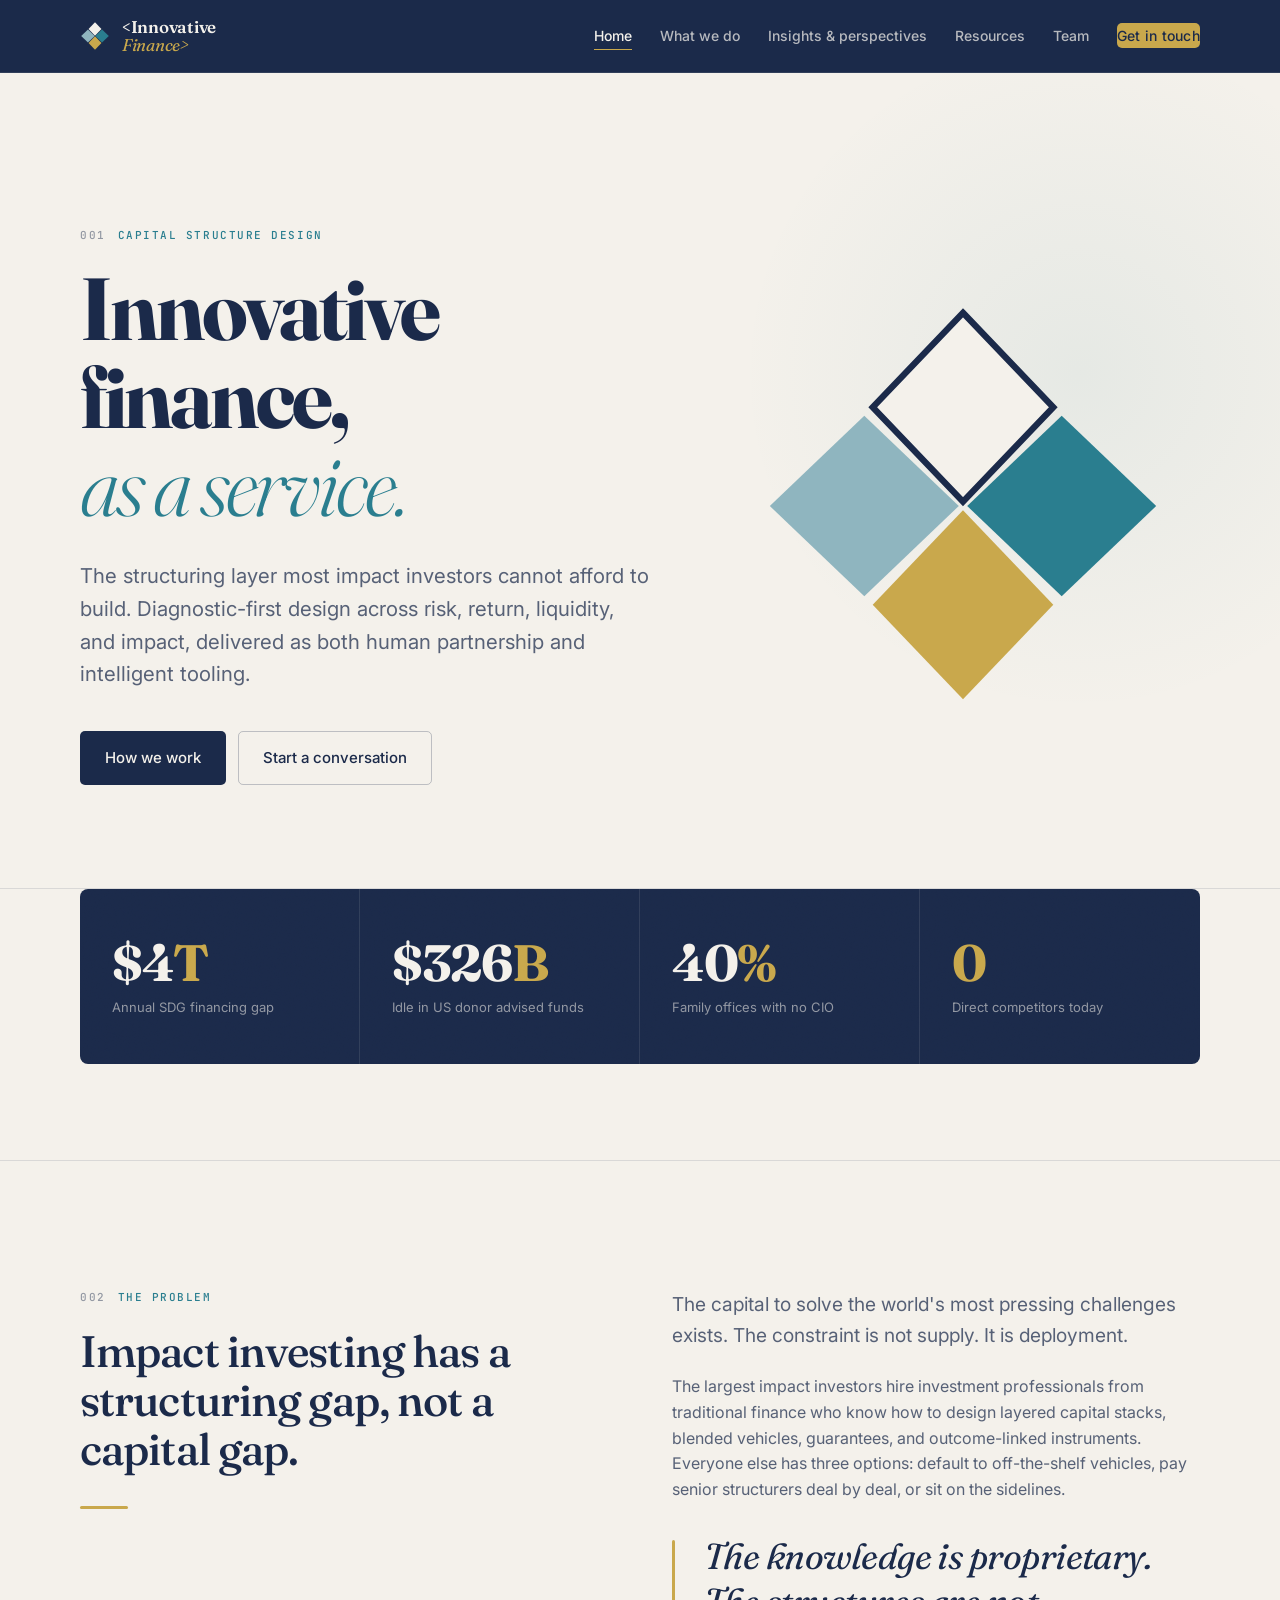
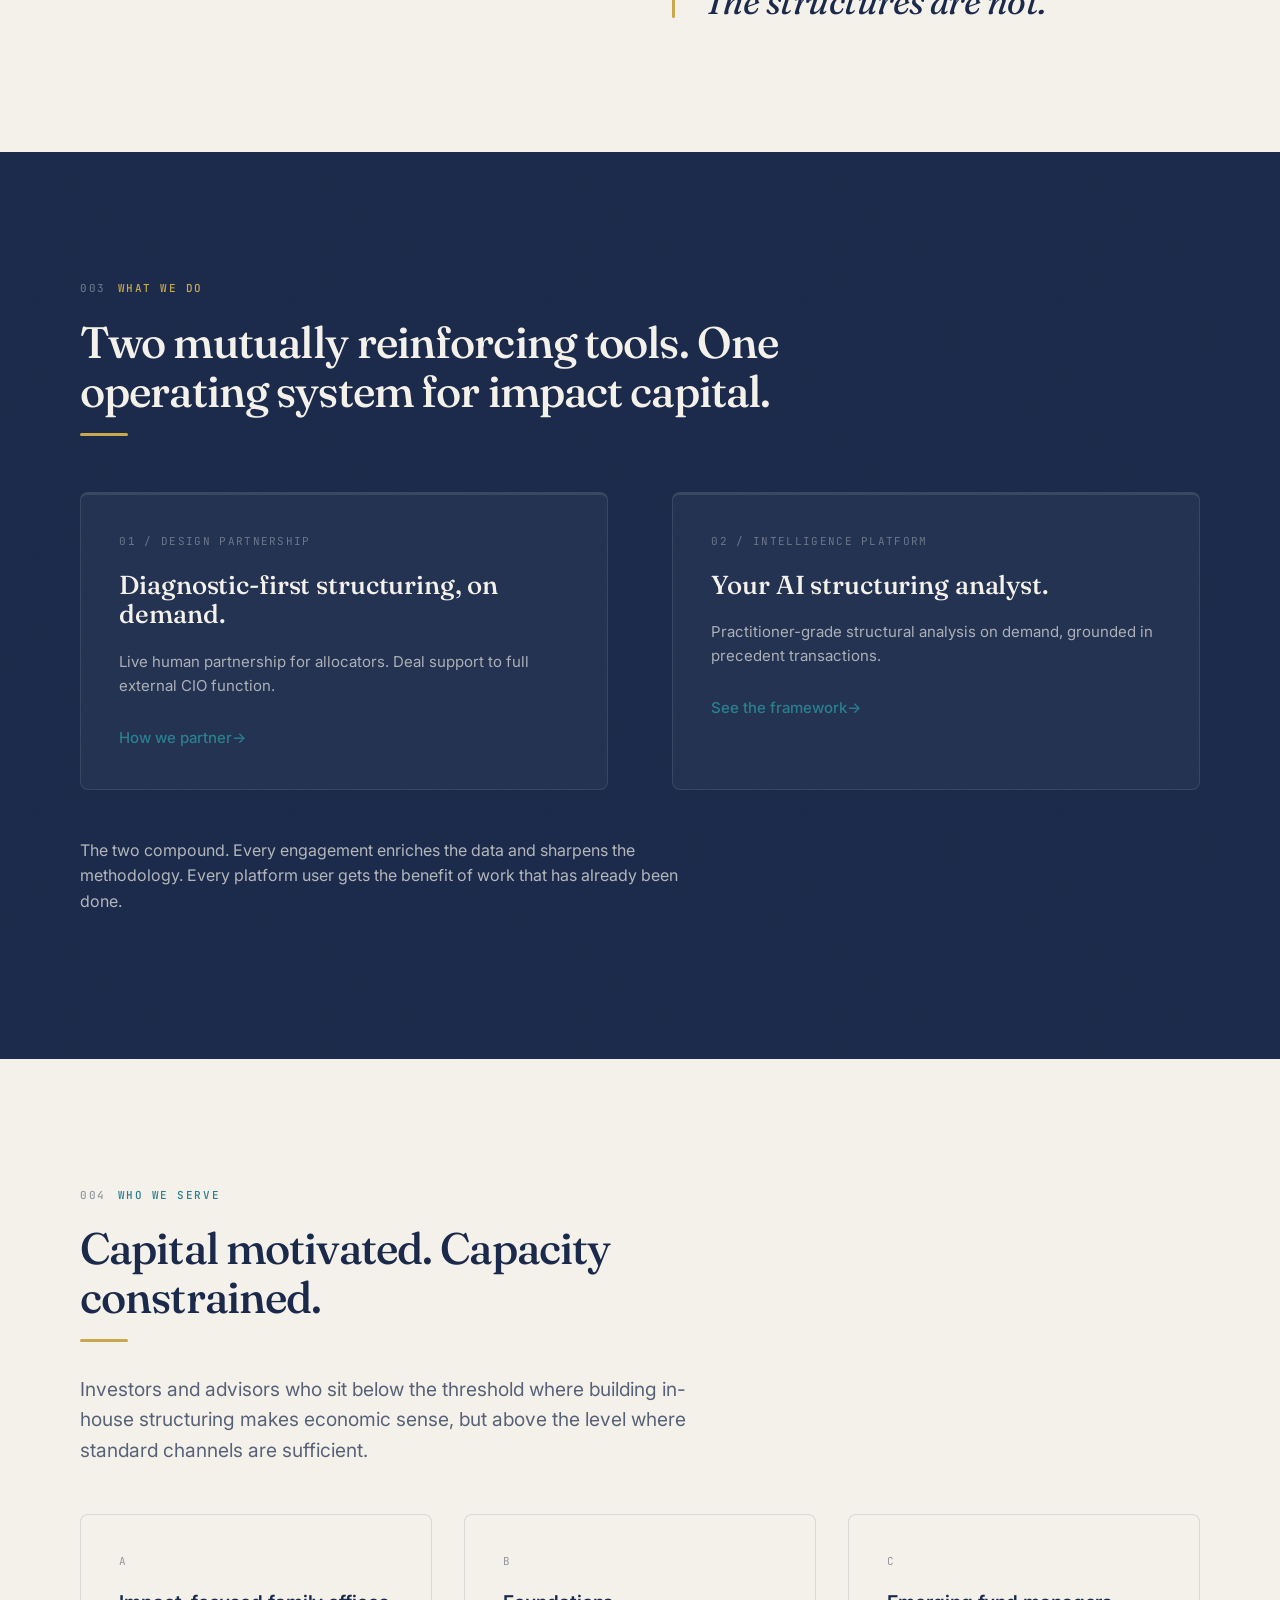
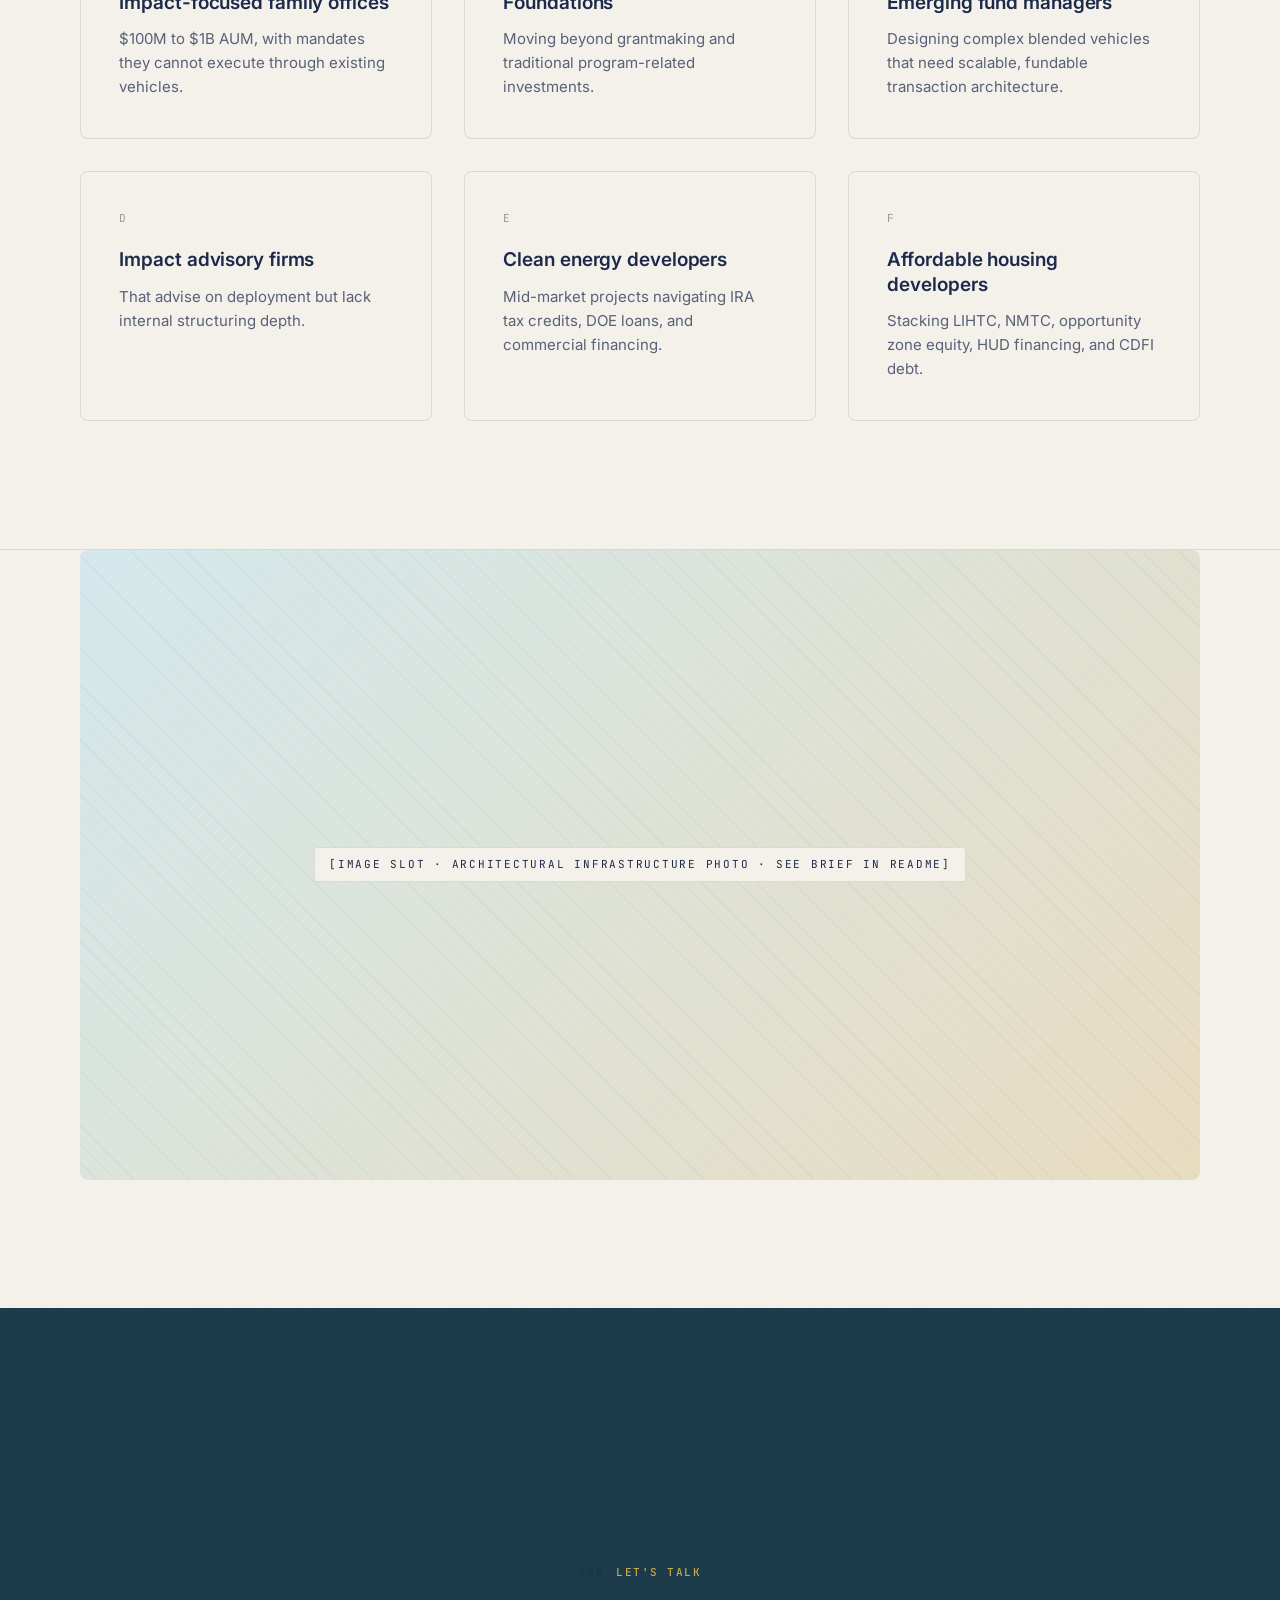
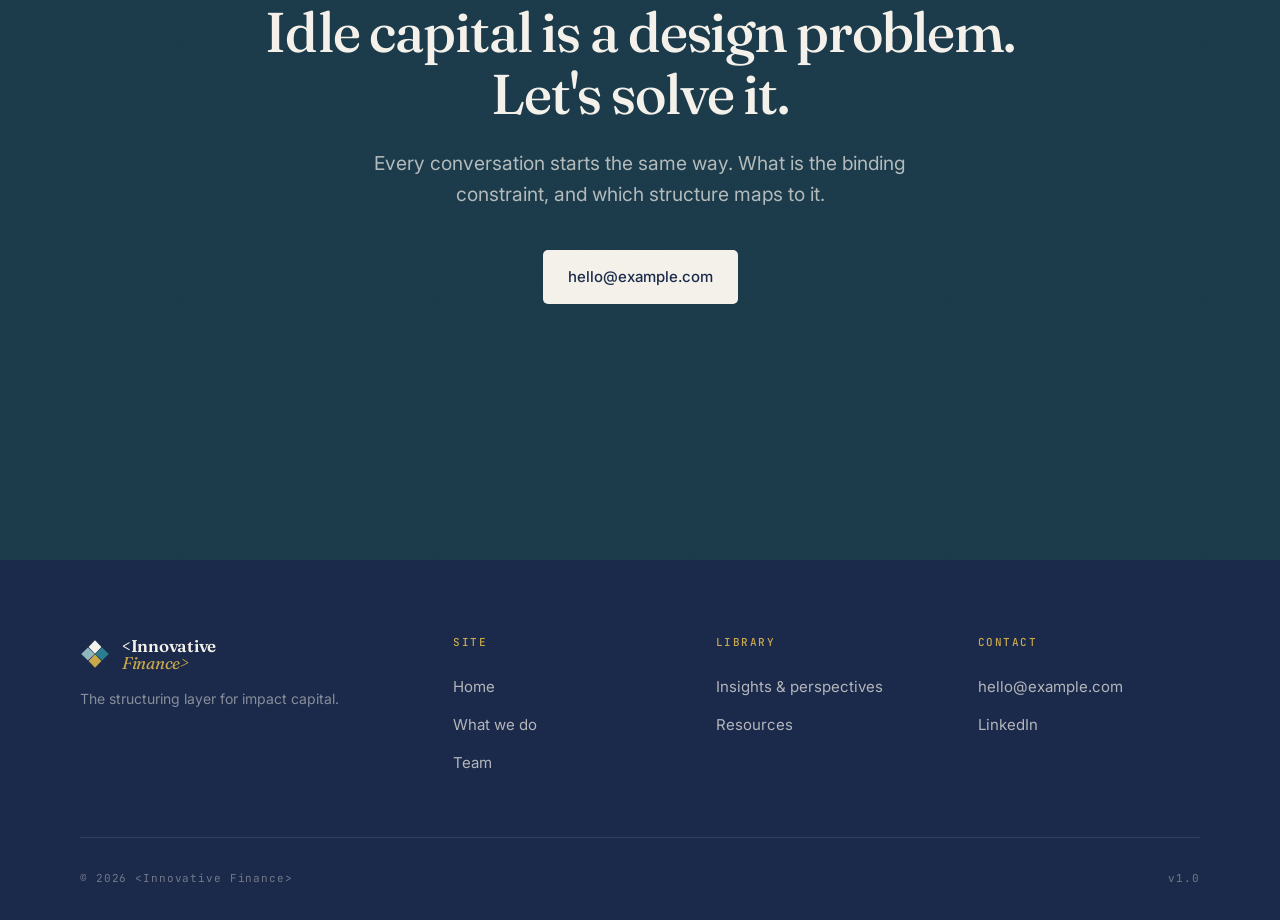
==== commit 5101a5af: "Add files via upload" ====
--- a/index.html
+++ b/index.html
@@ -13,23 +13,16 @@
 <header class="site-header">
   <div class="wrap">
     <nav class="nav" aria-label="Primary">
-      <a href="index.html" class="brand-lockup" aria-label="<Innovative Finance> home">
-        <svg class="mark" viewBox="0 0 100 100" aria-hidden="true">
-          <g transform="rotate(45 50 50)">
-            <path d="M 8 8 L 46 8 L 46 43 Q 46 46 43 46 L 8 46 Z" fill="#F4F1EB" stroke="#1B2A4A" stroke-width="1"/>
-            <path d="M 54 8 L 92 8 L 92 46 L 57 46 Q 54 46 54 43 Z" fill="#2A7E8F"/>
-            <path d="M 57 54 L 92 54 L 92 92 L 54 92 L 54 57 Q 54 54 57 54 Z" fill="#C9A84C"/>
-            <path d="M 8 54 L 43 54 Q 46 54 46 57 L 46 92 L 8 92 Z" fill="#8FB5BF"/>
-          </g>
-        </svg>
+      <a href="index.html" class="brand-lockup" aria-label="Innovative Finance home">
+        <img src="mark-dark.svg" class="mark" alt="">
         <span class="name"><span>&lt;Innovative</span><span>Finance&gt;</span></span>
       </a>
       <ul class="nav-links">
         <li><a href="index.html" class="active">Home</a></li>
-        <li><a href="philosophy.html">Philosophy &amp; offering</a></li>
-        <li><a href="about.html">About</a></li>
-        <li><a href="thinking.html">Thinking</a></li>
+        <li><a href="what-we-do.html">What we do</a></li>
+        <li><a href="insights.html">Insights &amp; perspectives</a></li>
         <li><a href="resources.html">Resources</a></li>
+        <li><a href="team.html">Team</a></li>
         <li><a href="#contact" class="nav-cta">Get in touch</a></li>
       </ul>
       <button class="nav-toggle" aria-label="Open menu">
@@ -45,22 +38,15 @@
     <div class="hero-grid">
       <div>
         <p class="eyebrow reveal reveal-1"><span class="num">001</span>Capital structure design</p>
-        <h1 class="display reveal reveal-2">The structuring layer for <em>impact capital.</em></h1>
-        <p class="lede reveal reveal-3">Diagnostic-first structural design across risk, return, liquidity, and impact &mdash; built for allocators motivated by capital that works as it should.</p>
+        <h1 class="display reveal reveal-2">Innovative finance,<br><em>as a service.</em></h1>
+        <p class="lede reveal reveal-3">The structuring layer most impact investors cannot afford to build. Diagnostic-first design across risk, return, liquidity, and impact, delivered as both human partnership and intelligent tooling.</p>
         <div class="btn-row reveal reveal-4">
-          <a href="philosophy.html" class="btn btn-primary">How we work</a>
+          <a href="what-we-do.html" class="btn btn-primary">How we work</a>
           <a href="#contact" class="btn btn-secondary">Start a conversation</a>
         </div>
       </div>
       <div class="hero-figure reveal reveal-3">
-        <svg viewBox="0 0 420 420" aria-hidden="true" style="width:100%; max-width: 420px;">
-          <g transform="rotate(45 210 210)">
-            <path d="M 50 50 L 200 50 L 200 192 Q 200 200 192 200 L 50 200 Z" fill="#F4F1EB" stroke="#1B2A4A" stroke-width="1.5"/>
-            <path d="M 220 50 L 370 50 L 370 200 L 228 200 Q 220 200 220 192 Z" fill="#2A7E8F"/>
-            <path d="M 228 220 L 370 220 L 370 370 L 220 370 L 220 228 Q 220 220 228 220 Z" fill="#C9A84C"/>
-            <path d="M 50 220 L 192 220 Q 200 220 200 228 L 200 370 L 50 370 Z" fill="#8FB5BF"/>
-          </g>
-        </svg>
+        <img src="mark.svg" class="mark" alt="Innovative Finance mark, four diamonds representing risk, return, liquidity, and impact">
       </div>
     </div>
   </div>
@@ -71,7 +57,7 @@
   <div class="wrap">
     <div class="stat-bar grain reveal reveal-5">
       <div class="stat"><div class="figure">$4<span class="accent">T</span></div><div class="label">Annual SDG financing gap</div></div>
-      <div class="stat"><div class="figure">$326<span class="accent">B</span></div><div class="label">Idle in US donor-advised funds</div></div>
+      <div class="stat"><div class="figure">$326<span class="accent">B</span></div><div class="label">Idle in US donor advised funds</div></div>
       <div class="stat"><div class="figure">40<span class="accent">%</span></div><div class="label">Family offices with no CIO</div></div>
       <div class="stat"><div class="figure"><span class="accent">0</span></div><div class="label">Direct competitors today</div></div>
     </div>
@@ -84,38 +70,41 @@
     <div class="grid-2">
       <div>
         <p class="eyebrow"><span class="num">002</span>The problem</p>
-        <h2 style="max-width: 18ch;">Impact investing has a structuring problem, not a capital problem.</h2>
+        <h2 style="max-width: 18ch;">Impact investing has a structuring gap, not a capital gap.</h2>
         <div class="gold-bar" style="margin-top: 2rem;"></div>
       </div>
       <div>
-        <p class="lede" style="margin-bottom: 1.5rem;">The capital exists. What does not exist, except inside a small number of large institutions, is the expertise to deploy it well.</p>
-        <p style="color: var(--ink-soft);">Sophisticated structuring &mdash; the kind that designs investment strategies, builds capital stacks, and matches instruments to underlying assets &mdash; is concentrated inside the largest impact funds and DFIs. Everyone else defaults into off-the-shelf vehicles or sits on the sidelines.</p>
+        <p class="lede" style="margin-bottom: 1.5rem;">The capital to solve the world's most pressing challenges exists. The constraint is not supply. It is deployment.</p>
+        <p style="color: var(--ink-soft);">The largest impact investors hire investment professionals from traditional finance who know how to design layered capital stacks, blended vehicles, guarantees, and outcome-linked instruments. Everyone else has three options: default to off-the-shelf vehicles, pay senior structurers deal by deal, or sit on the sidelines.</p>
         <p class="giant-quote" style="margin-top: 2rem;">The knowledge is proprietary. The structures are not.</p>
       </div>
     </div>
   </div>
 </section>
 
-<!-- ========= TWO PILLARS ========= -->
+<!-- ========= TWO TOOLS ========= -->
 <section class="dark grain">
   <div class="wrap">
     <p class="eyebrow"><span class="num">003</span>What we do</p>
-    <h2 style="max-width: 22ch; margin-bottom: 3.5rem;">Two pillars. One discipline.</h2>
+    <h2 style="max-width: 26ch; margin-bottom: 1rem;">Two mutually reinforcing tools. One operating system for impact capital.</h2>
+    <div class="gold-bar" style="margin-bottom: 3.5rem;"></div>
 
     <div class="grid-2">
       <article class="card card-featured">
         <div class="num">01 / Design partnership</div>
-        <h3 style="font-family: var(--display); font-size: 1.625rem; font-weight: 500; line-height: 1.15;">For allocators &mdash; from one&#8209;off deal support to a full impact SMA.</h3>
-        <p style="margin-top: 1.25rem;">We act as an external structuring function for family offices, foundations, and emerging fund managers. Engagements scale from individual transactions through portfolio strategy to a full external CIO function for capital&#8209;motivated investors below the threshold where building in&#8209;house makes sense.</p>
-        <p style="margin-top: 1.75rem;"><a href="philosophy.html#partnership" class="btn-ghost">How we partner</a></p>
+        <h3 style="font-family: var(--display); font-size: 1.625rem; font-weight: 500; line-height: 1.15;">Diagnostic-first structuring, on demand.</h3>
+        <p style="margin-top: 1.25rem;">Live human partnership for allocators. Deal support to full external CIO function.</p>
+        <p style="margin-top: 1.75rem;"><a href="what-we-do.html#partnership" class="btn-ghost">How we partner</a></p>
       </article>
       <article class="card card-gold">
         <div class="num">02 / Intelligence platform</div>
         <h3 style="font-family: var(--display); font-size: 1.625rem; font-weight: 500; line-height: 1.15;">Your AI structuring analyst.</h3>
-        <p style="margin-top: 1.25rem;">A proprietary, AI&#8209;enabled analyst that maps a project's constraints to instrument options, models tradeoffs across the four dimensions, and benchmarks against precedent transactions. Practitioner-grade analysis on demand.</p>
-        <p style="margin-top: 1.75rem;"><a href="philosophy.html#platform" class="btn-ghost">See the framework</a></p>
+        <p style="margin-top: 1.25rem;">Practitioner-grade structural analysis on demand, grounded in precedent transactions.</p>
+        <p style="margin-top: 1.75rem;"><a href="what-we-do.html#platform" class="btn-ghost">See the framework</a></p>
       </article>
     </div>
+
+    <p style="margin-top: 3rem; max-width: 60ch; color: rgba(244, 241, 235, 0.7);">The two compound. Every engagement enriches the data and sharpens the methodology. Every platform user gets the benefit of work that has already been done.</p>
   </div>
 </section>
 
@@ -123,16 +112,26 @@
 <section>
   <div class="wrap">
     <p class="eyebrow"><span class="num">004</span>Who we serve</p>
-    <h2 style="max-width: 20ch; margin-bottom: 1rem;">Capital&#8209;motivated. Capacity&#8209;constrained.</h2>
+    <h2 style="max-width: 22ch; margin-bottom: 1rem;">Capital motivated. Capacity constrained.</h2>
     <div class="gold-bar"></div>
+    <p class="lede" style="margin-top: 1.5rem; margin-bottom: 3rem;">Investors and advisors who sit below the threshold where building in-house structuring makes economic sense, but above the level where standard channels are sufficient.</p>
 
-    <div class="grid-3" style="margin-top: 2.5rem;">
-      <div class="card"><div class="num">A</div><h3>Impact&#8209;focused family offices</h3><p>$100M to $1B AUM, with mandates they cannot execute through existing vehicles.</p></div>
-      <div class="card"><div class="num">B</div><h3>Foundations</h3><p>Moving beyond grantmaking and traditional program&#8209;related investments.</p></div>
+    <div class="grid-3">
+      <div class="card"><div class="num">A</div><h3>Impact-focused family offices</h3><p>$100M to $1B AUM, with mandates they cannot execute through existing vehicles.</p></div>
+      <div class="card"><div class="num">B</div><h3>Foundations</h3><p>Moving beyond grantmaking and traditional program-related investments.</p></div>
       <div class="card"><div class="num">C</div><h3>Emerging fund managers</h3><p>Designing complex blended vehicles that need scalable, fundable transaction architecture.</p></div>
       <div class="card"><div class="num">D</div><h3>Impact advisory firms</h3><p>That advise on deployment but lack internal structuring depth.</p></div>
-      <div class="card"><div class="num">E</div><h3>Clean energy developers</h3><p>Mid&#8209;market projects navigating IRA tax credits, DOE loans, and commercial financing.</p></div>
+      <div class="card"><div class="num">E</div><h3>Clean energy developers</h3><p>Mid-market projects navigating IRA tax credits, DOE loans, and commercial financing.</p></div>
       <div class="card"><div class="num">F</div><h3>Affordable housing developers</h3><p>Stacking LIHTC, NMTC, opportunity zone equity, HUD financing, and CDFI debt.</p></div>
+    </div>
+  </div>
+</section>
+
+<!-- ========= IMAGE FEATURE ========= -->
+<section style="padding-top: 0;">
+  <div class="wrap">
+    <div class="image-slot aspect-wide" style="min-height: 320px;">
+      <span class="slot-label">[Image slot · architectural infrastructure photo · see brief in README]</span>
     </div>
   </div>
 </section>
@@ -141,8 +140,8 @@
 <section class="deep grain" id="contact">
   <div class="cta-block">
     <p class="eyebrow"><span class="num">005</span>Let's talk</p>
-    <h2>If you are sitting on capital you cannot quite deploy, we should probably talk.</h2>
-    <p class="lede">Every conversation starts the same way: what is the binding constraint, and which structure maps to it.</p>
+    <h2>Idle capital is a design problem. Let's solve it.</h2>
+    <p class="lede">Every conversation starts the same way. What is the binding constraint, and which structure maps to it.</p>
     <div class="btn-row" style="justify-content: center;">
       <a href="mailto:hello@example.com" class="btn btn-primary" style="background: var(--warm-white); color: var(--navy);">hello@example.com</a>
     </div>
@@ -154,20 +153,13 @@
     <div class="footer-grid">
       <div>
         <a href="index.html" class="brand-lockup">
-          <svg class="mark" viewBox="0 0 100 100" aria-hidden="true">
-            <g transform="rotate(45 50 50)">
-              <path d="M 8 8 L 46 8 L 46 43 Q 46 46 43 46 L 8 46 Z" fill="#F4F1EB"/>
-              <path d="M 54 8 L 92 8 L 92 46 L 57 46 Q 54 46 54 43 Z" fill="#2A7E8F"/>
-              <path d="M 57 54 L 92 54 L 92 92 L 54 92 L 54 57 Q 54 54 57 54 Z" fill="#C9A84C"/>
-              <path d="M 8 54 L 43 54 Q 46 54 46 57 L 46 92 L 8 92 Z" fill="#8FB5BF"/>
-            </g>
-          </svg>
+          <img src="mark-dark.svg" class="mark" alt="">
           <span class="name"><span>&lt;Innovative</span><span>Finance&gt;</span></span>
         </a>
         <p>The structuring layer for impact capital.</p>
       </div>
-      <div><h4>Site</h4><ul><li><a href="index.html">Home</a></li><li><a href="philosophy.html">Philosophy &amp; offering</a></li><li><a href="about.html">About</a></li></ul></div>
-      <div><h4>Library</h4><ul><li><a href="thinking.html">Thinking</a></li><li><a href="resources.html">Resources</a></li></ul></div>
+      <div><h4>Site</h4><ul><li><a href="index.html">Home</a></li><li><a href="what-we-do.html">What we do</a></li><li><a href="team.html">Team</a></li></ul></div>
+      <div><h4>Library</h4><ul><li><a href="insights.html">Insights &amp; perspectives</a></li><li><a href="resources.html">Resources</a></li></ul></div>
       <div><h4>Contact</h4><ul><li><a href="mailto:hello@example.com">hello@example.com</a></li><li><a href="#">LinkedIn</a></li></ul></div>
     </div>
     <div class="footer-bottom"><span>© 2026 &lt;Innovative Finance&gt;</span><span>v1.0</span></div>
--- a/styles.css
+++ b/styles.css
@@ -1,5 +1,5 @@
 /* ============================================
-   <Innovative Finance> — Site Stylesheet v3
+   <Innovative Finance> — Stylesheet v4
    ============================================ */
 
 @import url('https://fonts.googleapis.com/css2?family=Fraunces:ital,opsz,wght@0,9..144,300..700;1,9..144,300..700&family=Inter:wght@300;400;500;600;700&family=JetBrains+Mono:wght@400;500&display=swap');
@@ -50,7 +50,7 @@
 
 /* ---- Typography ---- */
 h1, h2, h3, h4 { font-family: var(--display); font-weight: 600; line-height: 1.08; margin: 0; color: var(--ink); }
-h1 { font-size: clamp(2.75rem, 6vw, 4.25rem); font-weight: 700; letter-spacing: -0.03em; }
+h1 { font-size: clamp(2.75rem, 6vw, 4.5rem); font-weight: 700; letter-spacing: -0.03em; }
 h2 { font-size: clamp(1.75rem, 3.6vw, 2.75rem); font-weight: 500; letter-spacing: -0.02em; line-height: 1.12; }
 h3 { font-family: var(--body); font-size: 1.1875rem; font-weight: 600; line-height: 1.3; letter-spacing: -0.005em; }
 p { margin: 0 0 1em; }
@@ -67,7 +67,7 @@
 }
 .eyebrow .num { color: var(--ink-muted); margin-right: 0.75rem; }
 
-.display { font-family: var(--display); font-weight: 700; font-size: clamp(3rem, 7vw, 5rem); line-height: 1.0; letter-spacing: -0.035em; }
+.display { font-family: var(--display); font-weight: 700; font-size: clamp(3rem, 7.5vw, 5.5rem); line-height: 1.0; letter-spacing: -0.035em; }
 .display em { font-style: italic; font-weight: 300; color: var(--teal); }
 .mono { font-family: var(--mono); font-size: 0.8125rem; letter-spacing: 0.04em; }
 
@@ -114,15 +114,13 @@
   mix-blend-mode: overlay;
 }
 
-/* ---- Header / Nav ---- */
+/* ---- Header / Nav (NAVY TOP BAR) ---- */
 .site-header {
   position: sticky;
   top: 0;
   z-index: 50;
-  background: rgba(244, 241, 235, 0.82);
-  backdrop-filter: saturate(160%) blur(14px);
-  -webkit-backdrop-filter: saturate(160%) blur(14px);
-  border-bottom: 0.5px solid var(--rule);
+  background: var(--navy);
+  border-bottom: 0.5px solid rgba(244, 241, 235, 0.1);
 }
 .nav { display: flex; align-items: center; justify-content: space-between; height: 72px; }
 .brand-lockup { display: flex; align-items: center; gap: 12px; }
@@ -133,42 +131,45 @@
   font-size: 1.0625rem;
   letter-spacing: -0.015em;
   line-height: 1.05;
+  color: var(--warm-white);
 }
 .brand-lockup .name span { display: block; }
-.brand-lockup .name span:last-child { color: var(--teal); font-style: italic; font-weight: 400; }
-
-.nav-links { display: flex; align-items: center; gap: 2rem; list-style: none; margin: 0; padding: 0; }
+.brand-lockup .name span:last-child { color: var(--gold); font-style: italic; font-weight: 400; }
+
+.nav-links { display: flex; align-items: center; gap: 1.75rem; list-style: none; margin: 0; padding: 0; }
 .nav-links a {
   font-size: 0.875rem;
-  color: var(--ink-soft);
+  color: rgba(244, 241, 235, 0.72);
   font-weight: 500;
   position: relative;
   padding: 4px 0;
 }
-.nav-links a:hover { color: var(--ink); }
-.nav-links a.active { color: var(--ink); }
+.nav-links a:hover { color: var(--warm-white); }
+.nav-links a.active { color: var(--warm-white); }
 .nav-links a.active::after {
   content: '';
   position: absolute;
   left: 0; right: 0; bottom: -2px;
   height: 1.5px;
-  background: var(--teal);
+  background: var(--gold);
 }
 .nav-cta {
-  background: var(--navy);
-  color: var(--warm-white) !important;
+  background: var(--gold);
+  color: var(--navy) !important;
   padding: 10px 18px;
   border-radius: var(--radius-button);
   font-size: 0.8125rem;
-  font-weight: 500;
+  font-weight: 600;
   border: 0;
   letter-spacing: 0.02em;
   transition: background var(--transition), transform var(--transition);
 }
-.nav-cta:hover { background: var(--deep-teal); }
+.nav-cta:hover { background: #d8b75a; transform: translateY(-1px); }
+.nav-cta::after { display: none; }
+
 .nav-toggle { display: none; background: transparent; border: 0; padding: 8px; }
-.nav-toggle svg { width: 24px; height: 24px; stroke: var(--ink); }
-@media (max-width: 820px) {
+.nav-toggle svg { width: 24px; height: 24px; stroke: var(--warm-white); }
+@media (max-width: 920px) {
   .nav-links { display: none; }
   .nav-toggle { display: block; }
   .nav.open .nav-links {
@@ -177,9 +178,9 @@
     top: 72px; left: 0; right: 0;
     flex-direction: column;
     align-items: flex-start;
-    background: var(--warm-white);
+    background: var(--navy);
     padding: 1.5rem var(--gutter) 2rem;
-    border-bottom: 0.5px solid var(--rule);
+    border-bottom: 0.5px solid rgba(244, 241, 235, 0.1);
     gap: 1.25rem;
   }
 }
@@ -203,6 +204,7 @@
 .hero h1 { margin-bottom: 2rem; }
 .hero .lede { margin-bottom: 2.5rem; font-size: clamp(1.0625rem, 1.6vw, 1.3125rem); }
 .hero-figure { aspect-ratio: 1 / 1; position: relative; display: flex; align-items: center; justify-content: center; }
+.hero-figure img.mark { width: 100%; max-width: 420px; }
 
 /* ---- Buttons ---- */
 .btn {
@@ -222,7 +224,7 @@
 .btn-secondary { background: transparent; color: var(--navy); border-color: var(--rule-strong); }
 .btn-secondary:hover { border-color: var(--navy); }
 .btn-ghost { padding: 0; background: transparent; color: var(--teal); font-weight: 500; }
-.btn-ghost::after { content: ' →'; transition: transform var(--transition); display: inline-block; }
+.btn-ghost::after { content: ' \2192'; transition: transform var(--transition); display: inline-block; }
 .btn-ghost:hover { color: var(--deep-teal); }
 .btn-ghost:hover::after { transform: translateX(5px); }
 .btn-row { display: flex; gap: 12px; flex-wrap: wrap; }
@@ -317,15 +319,46 @@
 .step p { color: var(--ink-soft); margin: 0; max-width: 56ch; }
 @media (max-width: 640px) { .step { grid-template-columns: 1fr; gap: 0.5rem; } }
 
-/* ---- Archetype table ---- */
-.archetype-table { display: grid; grid-template-columns: 1fr 1fr; border: 0.5px solid var(--rule); border-radius: var(--radius-card); overflow: hidden; }
-.archetype-col { padding: clamp(1.75rem, 3vw, 2.5rem); }
-.archetype-col + .archetype-col { border-left: 0.5px solid var(--rule); }
-.archetype-col h4 { font-family: var(--mono); font-size: 0.6875rem; font-weight: 500; letter-spacing: 0.14em; text-transform: uppercase; color: var(--teal); margin: 0 0 1.5rem; }
-.archetype-col ul { list-style: none; padding: 0; margin: 0; }
-.archetype-col li { padding: 0.75rem 0; border-top: 0.5px solid var(--rule); font-size: 0.9375rem; color: var(--ink-soft); }
-.archetype-col li:first-child { border-top: 0; }
-@media (max-width: 720px) { .archetype-table { grid-template-columns: 1fr; } .archetype-col + .archetype-col { border-left: 0; border-top: 0.5px solid var(--rule); } }
+/* ---- Examples table (replaces archetype-table) ---- */
+.examples-table {
+  border: 0.5px solid var(--rule);
+  border-radius: var(--radius-card);
+  overflow: hidden;
+}
+.examples-head {
+  display: grid;
+  grid-template-columns: 1fr 1fr 1fr;
+  padding: 1.125rem 1.75rem;
+  background: rgba(27, 42, 74, 0.04);
+  font-family: var(--mono);
+  font-size: 0.6875rem;
+  letter-spacing: 0.14em;
+  text-transform: uppercase;
+  color: var(--ink-muted);
+  border-bottom: 0.5px solid var(--rule);
+  gap: 1.5rem;
+}
+.examples-row {
+  display: grid;
+  grid-template-columns: 1fr 1fr 1fr;
+  padding: 1.75rem;
+  gap: 1.5rem;
+  border-bottom: 0.5px solid var(--rule);
+  align-items: start;
+}
+.examples-row:last-child { border-bottom: 0; }
+.examples-row .constraint {
+  font-family: var(--display);
+  font-weight: 500;
+  font-size: 1.0625rem;
+  line-height: 1.25;
+}
+.examples-row .structure { color: var(--ink-soft); font-size: 0.9375rem; }
+.examples-row .insight { color: var(--ink-soft); font-size: 0.9375rem; font-style: italic; }
+@media (max-width: 720px) {
+  .examples-head { display: none; }
+  .examples-row { grid-template-columns: 1fr; padding: 1.5rem; gap: 0.625rem; }
+}
 
 /* ---- Page header ---- */
 .page-header { padding: clamp(4.5rem, 10vw, 8rem) 0 clamp(3rem, 6vw, 5rem); position: relative; overflow: hidden; }
@@ -338,6 +371,65 @@
   pointer-events: none;
 }
 .page-header h1 { max-width: 16ch; margin-bottom: 1.5rem; }
+
+/* ---- Image slot (placeholder for Gemini-generated images) ---- */
+.image-slot {
+  background: linear-gradient(135deg, var(--teal-20) 0%, var(--gold-30) 100%);
+  border-radius: var(--radius-card);
+  position: relative;
+  overflow: hidden;
+  display: flex;
+  align-items: center;
+  justify-content: center;
+  min-height: 260px;
+}
+.image-slot::before {
+  content: '';
+  position: absolute;
+  inset: 0;
+  background-image:
+    repeating-linear-gradient(45deg, transparent 0 12px, rgba(27,42,74,0.04) 12px 13px);
+  pointer-events: none;
+}
+.image-slot .slot-label {
+  position: relative;
+  font-family: var(--mono);
+  font-size: 0.6875rem;
+  letter-spacing: 0.16em;
+  text-transform: uppercase;
+  color: var(--navy);
+  background: var(--warm-white);
+  padding: 8px 14px;
+  border-radius: 3px;
+  border: 0.5px solid var(--rule);
+}
+.image-slot.aspect-square { aspect-ratio: 1 / 1; }
+.image-slot.aspect-wide { aspect-ratio: 16 / 9; }
+.image-slot.aspect-tall { aspect-ratio: 4 / 5; }
+.image-slot img { position: absolute; inset: 0; width: 100%; height: 100%; object-fit: cover; }
+
+/* ---- Hero image-slot variant ---- */
+.image-slot-hero {
+  aspect-ratio: 1 / 1;
+  background: var(--navy);
+  border-radius: var(--radius-card);
+  position: relative;
+  overflow: hidden;
+  display: flex;
+  align-items: center;
+  justify-content: center;
+}
+.image-slot-hero .slot-label {
+  font-family: var(--mono);
+  font-size: 0.75rem;
+  letter-spacing: 0.16em;
+  text-transform: uppercase;
+  color: var(--gold);
+  background: rgba(244, 241, 235, 0.08);
+  padding: 10px 16px;
+  border-radius: 3px;
+  border: 0.5px dashed rgba(244, 241, 235, 0.25);
+}
 
 /* ---- People grid ---- */
 .people-grid { display: grid; grid-template-columns: repeat(2, 1fr); gap: 3rem; }
@@ -350,7 +442,8 @@
   position: relative;
   overflow: hidden;
 }
-.person .portrait .placeholder-mark { position: absolute; inset: 0; display: flex; align-items: center; justify-content: center; opacity: 0.2; }
+.person .portrait .placeholder-mark { position: absolute; inset: 0; display: flex; align-items: center; justify-content: center; opacity: 0.25; }
+.person .portrait .placeholder-mark img { width: 90px; }
 .person .name { font-family: var(--display); font-size: 1.625rem; font-weight: 500; letter-spacing: -0.01em; }
 .person .role { font-family: var(--mono); font-size: 0.6875rem; letter-spacing: 0.14em; text-transform: uppercase; color: var(--teal); margin-bottom: 0.75rem; }
 .person p { color: var(--ink-soft); font-size: 0.9375rem; }
@@ -388,7 +481,7 @@
 
 /* ---- CTA block ---- */
 .cta-block { text-align: center; padding: clamp(5rem, 10vw, 8rem) var(--gutter); position: relative; }
-.cta-block h2 { font-family: var(--display); font-size: clamp(2.25rem, 4.5vw, 3.5rem); font-weight: 500; max-width: 20ch; margin: 0 auto 1.5rem; line-height: 1.1; letter-spacing: -0.02em; }
+.cta-block h2 { font-family: var(--display); font-size: clamp(2.25rem, 4.5vw, 3.5rem); font-weight: 500; max-width: 22ch; margin: 0 auto 1.5rem; line-height: 1.1; letter-spacing: -0.02em; }
 .cta-block .lede { margin: 0 auto 2.5rem; }
 
 /* ---- Comp table ---- */
@@ -398,6 +491,10 @@
 .comp-row:last-child { border-bottom: 0; }
 .comp-player { font-family: var(--display); font-weight: 500; font-size: 1.0625rem; }
 .comp-desc { color: var(--ink-soft); font-size: 0.9375rem; }
+@media (max-width: 720px) {
+  .comp-head { display: none; }
+  .comp-row { grid-template-columns: 1fr; gap: 0.5rem; padding: 1.5rem; }
+}
 
 /* ---- Prose ---- */
 .prose { max-width: 58ch; }
@@ -411,7 +508,7 @@
 .notice-bar .tag { font-family: var(--mono); font-size: 0.6875rem; letter-spacing: 0.14em; text-transform: uppercase; color: var(--gold); white-space: nowrap; }
 .notice-bar p { margin: 0; font-size: 0.9375rem; color: var(--ink-soft); }
 
-/* ---- Four dimensions diagram (philosophy) ---- */
+/* ---- Four dimensions diagram ---- */
 .dimensions-diagram {
   position: relative;
   aspect-ratio: 1 / 1;
@@ -440,6 +537,7 @@
 @media (max-width: 720px) {
   .dim-right, .dim-left { display: none; }
 }
+.dimensions-diagram img.mark { width: 100%; padding: 60px; }
 
 /* ---- Footer ---- */
 .site-footer { background: var(--navy); color: rgba(244, 241, 235, 0.75); padding: clamp(3.5rem, 6vw, 5rem) 0 2rem; position: relative; }
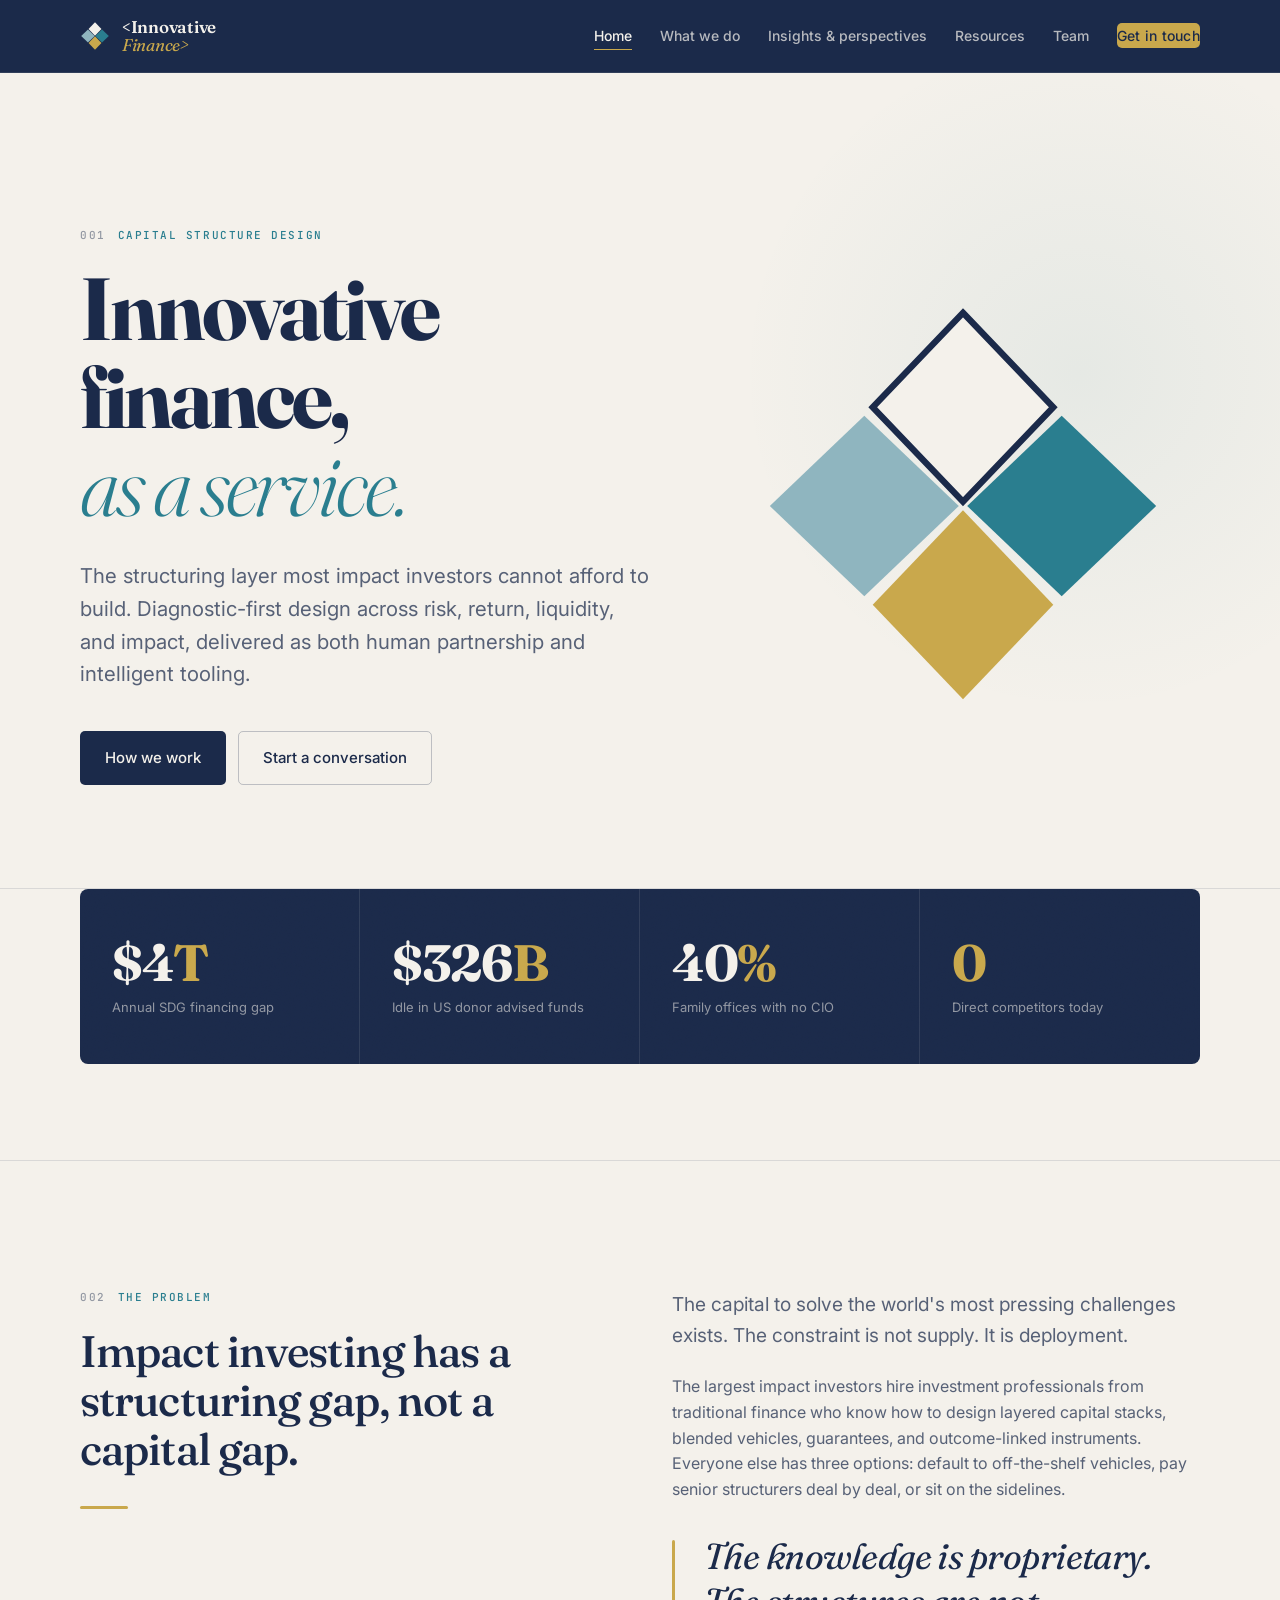
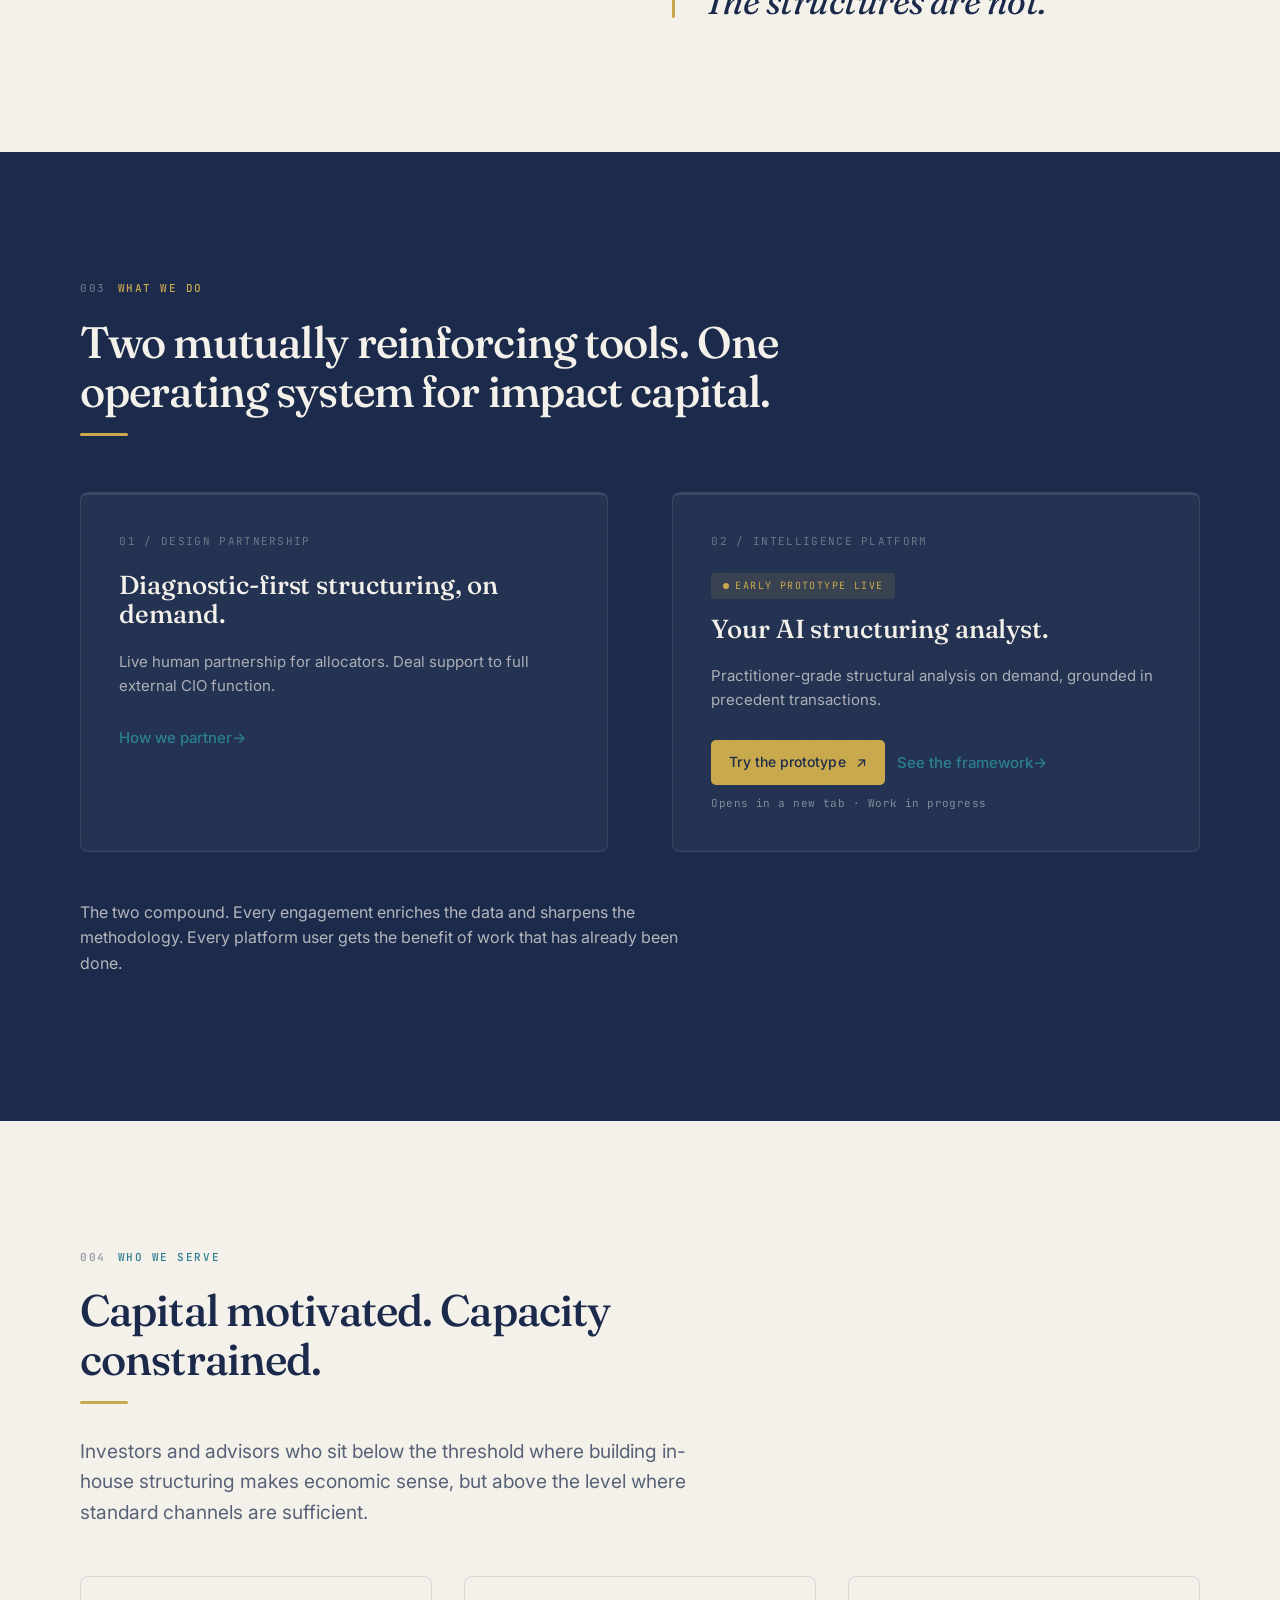
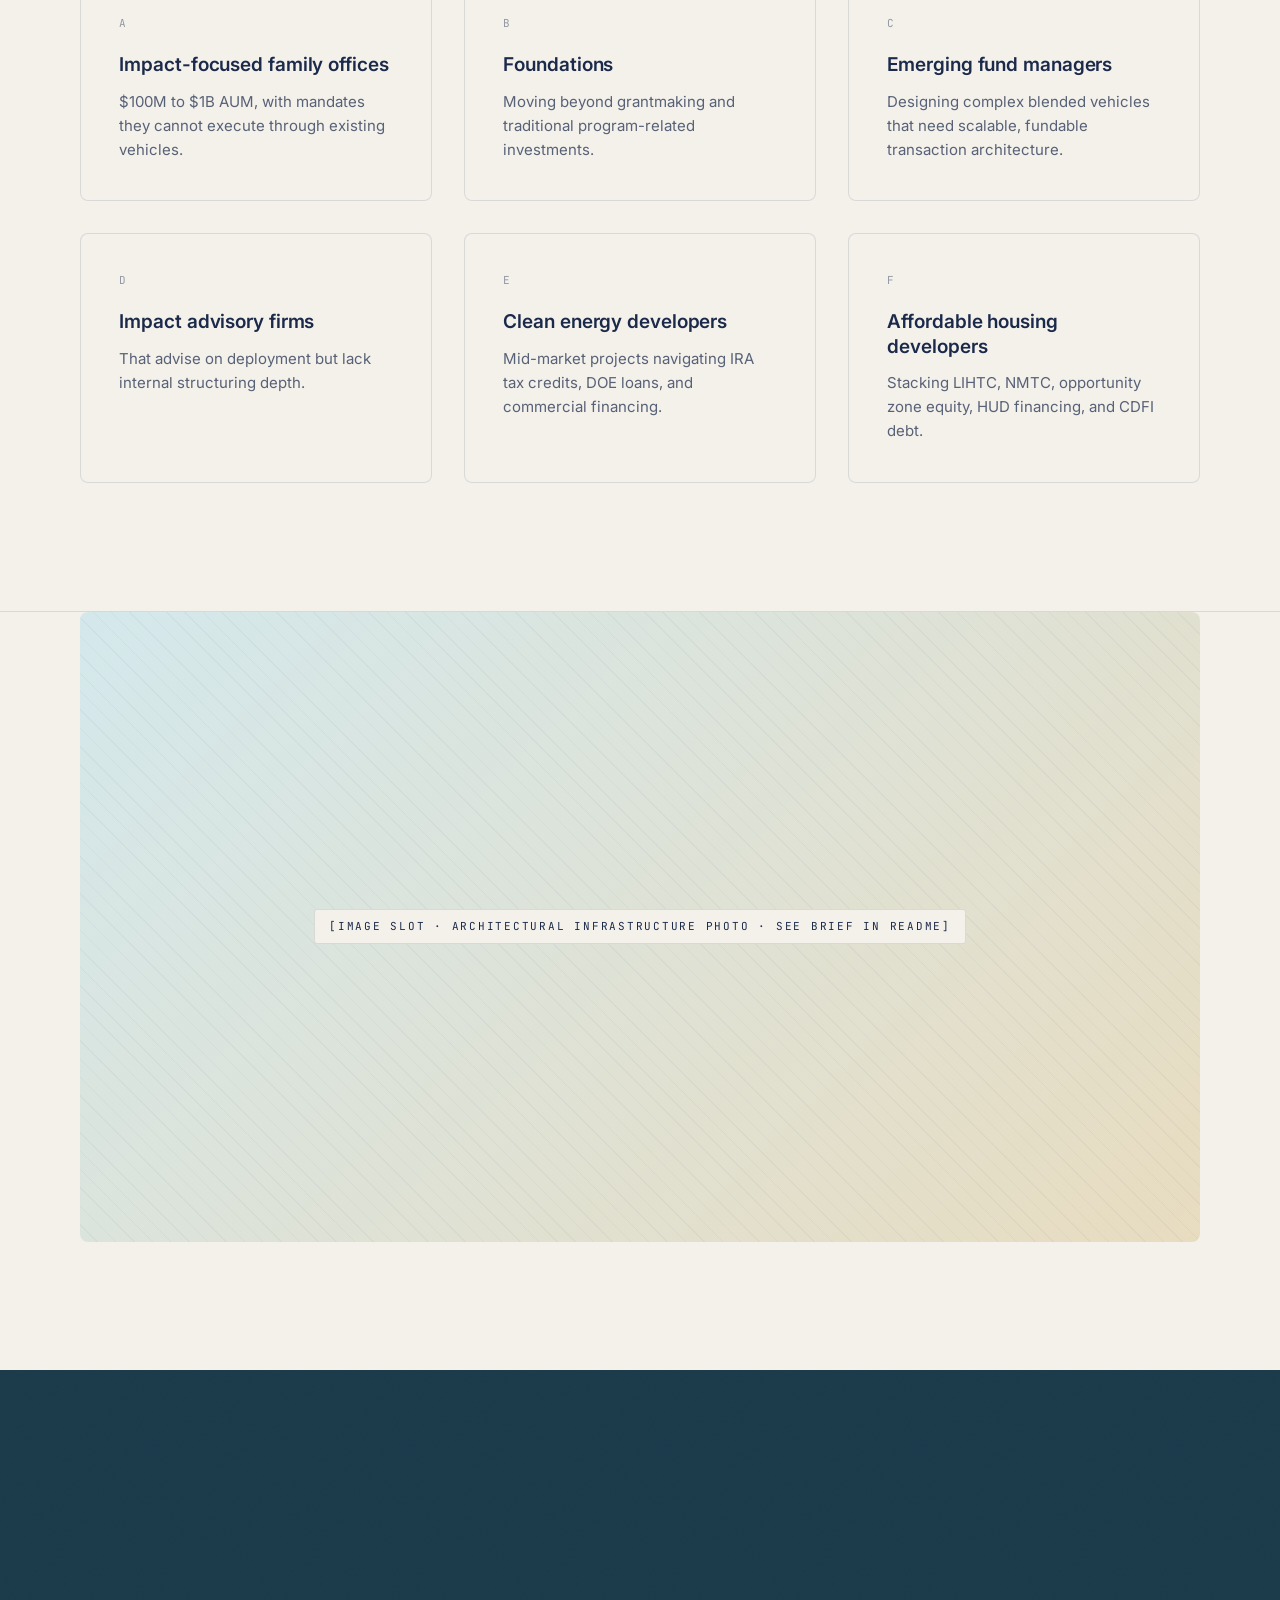
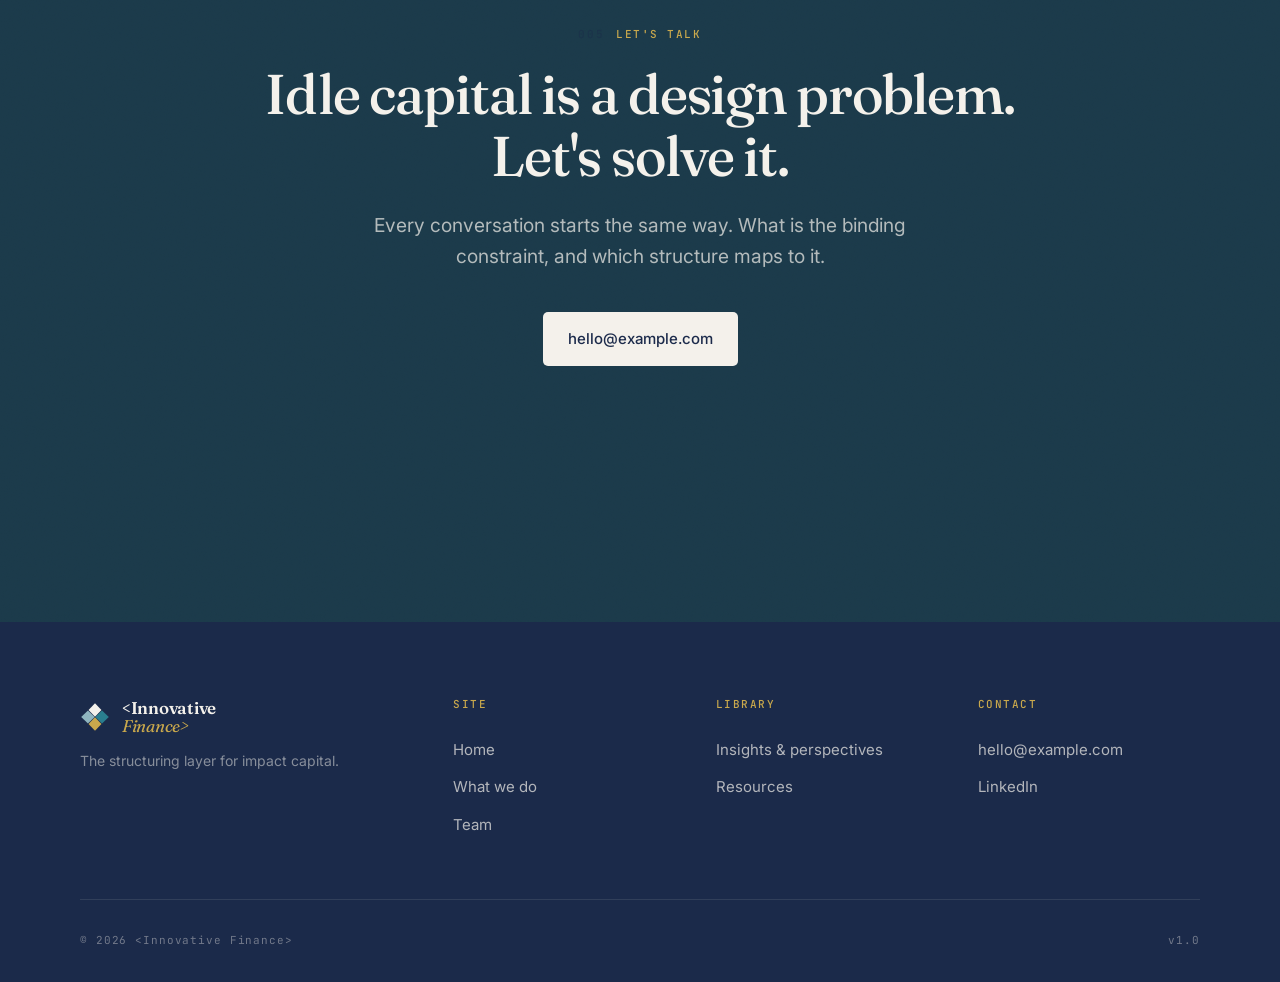
==== commit dcae0adb: "Add files via upload" ====
--- a/index.html
+++ b/index.html
@@ -98,9 +98,16 @@
       </article>
       <article class="card card-gold">
         <div class="num">02 / Intelligence platform</div>
+        <span class="prototype-tag">Early prototype live</span>
         <h3 style="font-family: var(--display); font-size: 1.625rem; font-weight: 500; line-height: 1.15;">Your AI structuring analyst.</h3>
         <p style="margin-top: 1.25rem;">Practitioner-grade structural analysis on demand, grounded in precedent transactions.</p>
-        <p style="margin-top: 1.75rem;"><a href="what-we-do.html#platform" class="btn-ghost">See the framework</a></p>
+        <p style="margin-top: 1.75rem; display: flex; gap: 12px; align-items: center; flex-wrap: wrap;">
+          <a href="https://chinhuru.github.io/structuring-analyst/" target="_blank" rel="noopener noreferrer" class="btn-prototype">
+            Try the prototype <span class="arrow">&#8599;</span>
+          </a>
+          <a href="what-we-do.html#platform" class="btn-ghost">See the framework</a>
+        </p>
+        <span class="prototype-note">Opens in a new tab &middot; Work in progress</span>
       </article>
     </div>
 
--- a/styles.css
+++ b/styles.css
@@ -469,6 +469,63 @@
 
 .coming-soon-badge { display: inline-block; font-family: var(--mono); font-size: 0.625rem; letter-spacing: 0.14em; text-transform: uppercase; color: var(--gold); background: rgba(201, 168, 76, 0.12); padding: 5px 12px; border-radius: 3px; }
 
+/* ---- Prototype tag and CTA ---- */
+.prototype-tag {
+  display: inline-flex;
+  align-items: center;
+  gap: 6px;
+  font-family: var(--mono);
+  font-size: 0.625rem;
+  letter-spacing: 0.14em;
+  text-transform: uppercase;
+  color: var(--gold);
+  background: rgba(201, 168, 76, 0.12);
+  padding: 5px 12px;
+  border-radius: 3px;
+  margin-bottom: 1rem;
+}
+.prototype-tag::before {
+  content: '';
+  width: 6px;
+  height: 6px;
+  background: var(--gold);
+  border-radius: 50%;
+  animation: prototype-pulse 2.4s ease-in-out infinite;
+}
+@keyframes prototype-pulse {
+  0%, 100% { opacity: 1; transform: scale(1); }
+  50% { opacity: 0.4; transform: scale(0.85); }
+}
+
+.btn-prototype {
+  display: inline-flex;
+  align-items: center;
+  gap: 10px;
+  padding: 11px 18px;
+  border-radius: var(--radius-button);
+  font-size: 0.875rem;
+  font-weight: 500;
+  background: var(--gold);
+  color: var(--navy);
+  border: 0;
+  transition: all var(--transition);
+  letter-spacing: 0.005em;
+}
+.btn-prototype:hover { background: #d8b75a; transform: translateY(-1px); box-shadow: 0 4px 14px rgba(201, 168, 76, 0.25); }
+.btn-prototype svg { width: 14px; height: 14px; }
+.btn-prototype .arrow { transition: transform var(--transition); display: inline-block; }
+.btn-prototype:hover .arrow { transform: translate(2px, -2px); }
+
+.prototype-note {
+  display: block;
+  font-family: var(--mono);
+  font-size: 0.6875rem;
+  letter-spacing: 0.04em;
+  color: var(--ink-muted);
+  margin-top: 0.625rem;
+}
+.dark .prototype-note { color: rgba(244, 241, 235, 0.45); }
+
 /* ---- Resources ---- */
 .resource-grid { display: grid; grid-template-columns: repeat(2, 1fr); gap: 1.25rem; }
 @media (max-width: 720px) { .resource-grid { grid-template-columns: 1fr; } }
